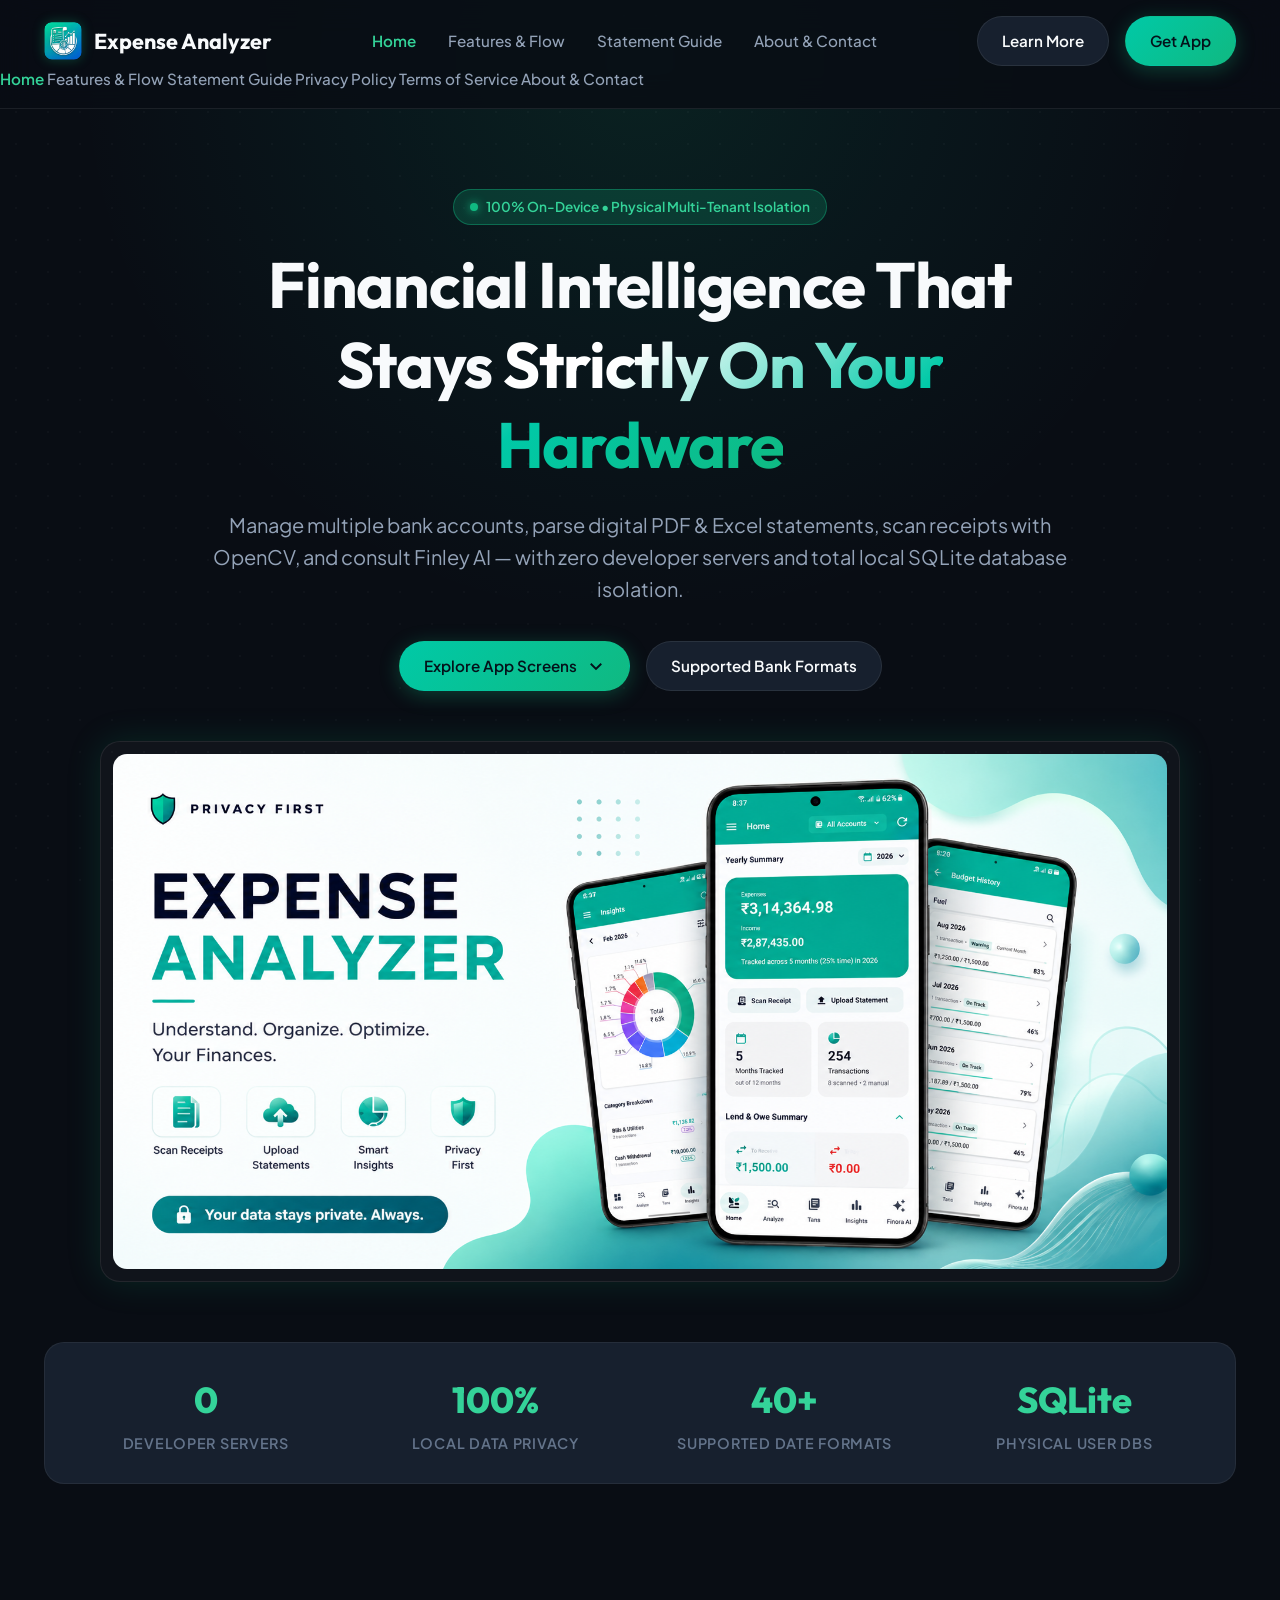
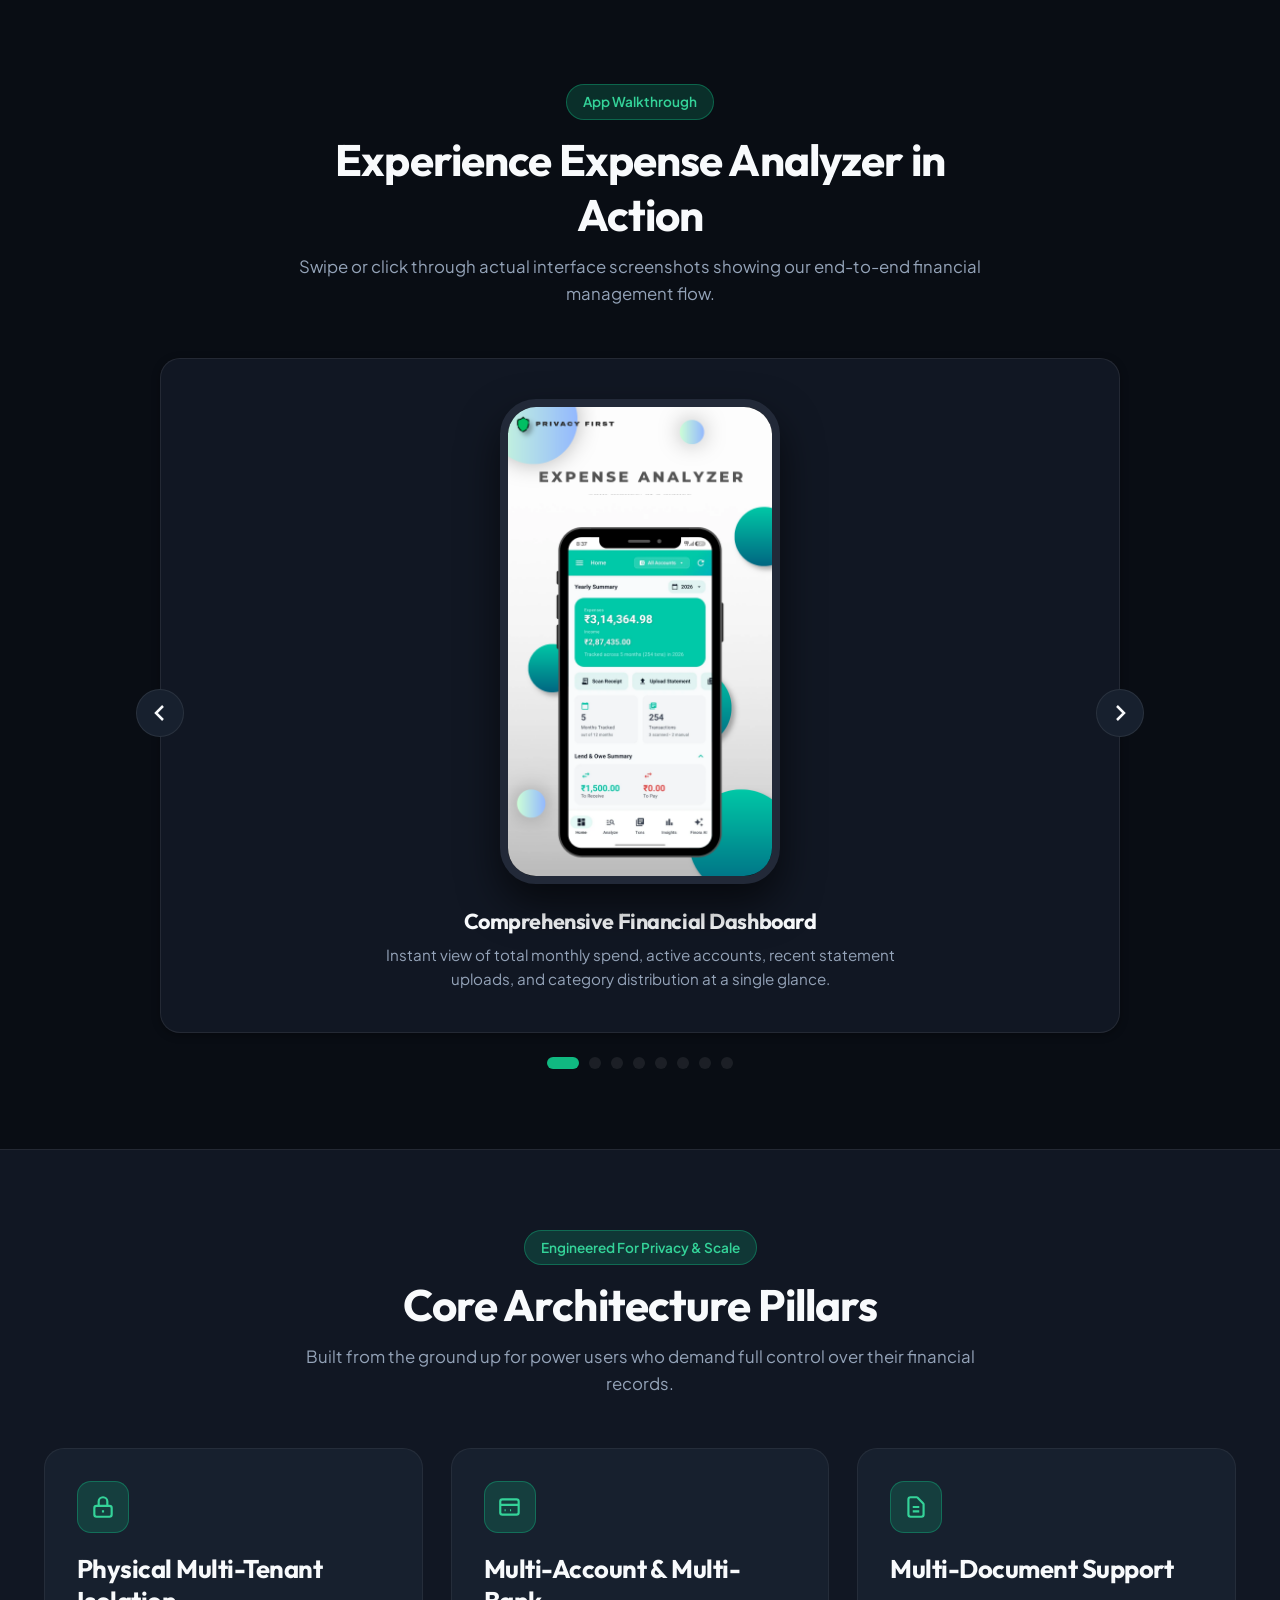
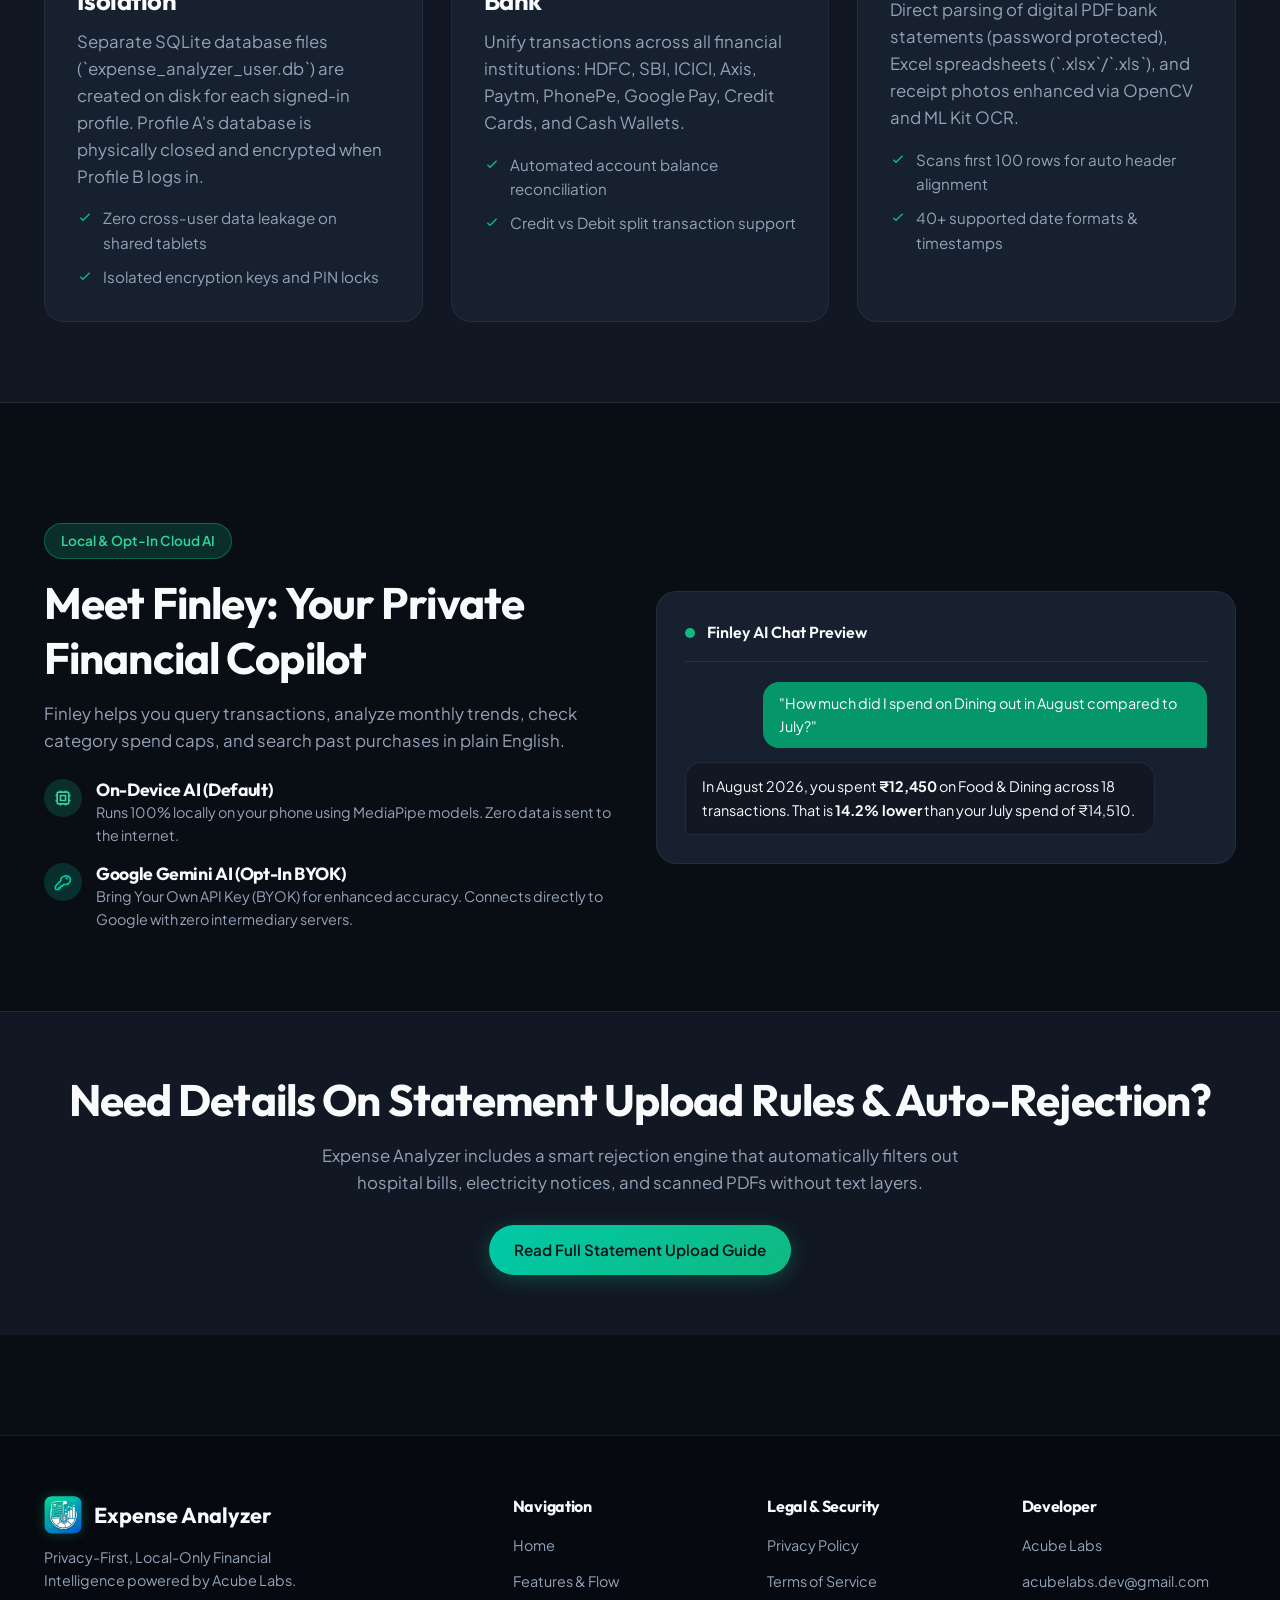
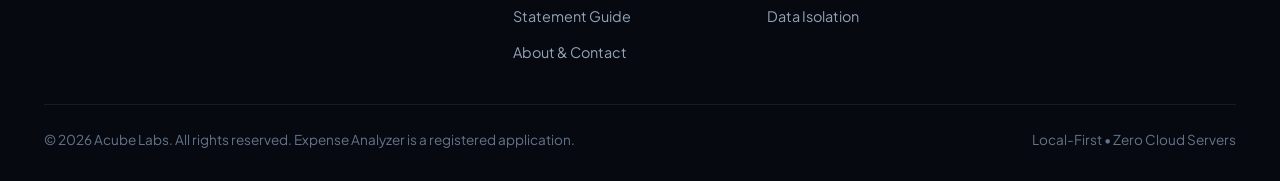
==== docs/index.html @ 7432226a "Add Expense Analyzer multi-page website for GitHub Pages deployment" ====
<!DOCTYPE html>
<html lang="en">
<head>
  <meta charset="UTF-8">
  <meta name="viewport" content="width=device-width, initial-scale=1.0">
  <title>Expense Analyzer — Privacy-First Multi-Tenant Financial Intelligence</title>
  <meta name="description" content="Local-first personal finance app with physical multi-tenant isolation, multi-bank statement parsing, multi-document support, and on-device AI assistant.">
  <link rel="icon" type="image/png" href="assets/images/logo.png">
  <link rel="stylesheet" href="css/styles.css">
</head>
<body>

  <!-- Ambient Backdrop -->
  <div class="ambient-glow"></div>
  <div class="grid-overlay"></div>

  <!-- Header / Navigation -->
  <header class="navbar">
    <div class="container nav-container">
      <a href="index.html" class="brand">
        <img src="assets/images/logo.png" alt="Expense Analyzer Logo" class="brand-logo">
        <span>Expense Analyzer</span>
      </a>

      <nav>
        <ul class="nav-links">
          <li><a href="index.html" class="nav-link active">Home</a></li>
          <li><a href="features.html" class="nav-link">Features & Flow</a></li>
          <li><a href="statement-guide.html" class="nav-link">Statement Guide</a></li>
          <li><a href="contact.html" class="nav-link">About & Contact</a></li>
        </ul>
      </nav>

      <div class="nav-cta">
        <a href="features.html" class="btn btn-secondary">Learn More</a>
        <a href="contact.html" class="btn btn-primary">Get App</a>
      </div>

      <button class="mobile-toggle" aria-label="Toggle navigation">
        <svg width="24" height="24" fill="none" stroke="currentColor" stroke-width="2" viewBox="0 0 24 24"><path d="M4 6h16M4 12h16M4 18h16"></path></svg>
      </button>
    </div>

    <!-- Mobile Drawer Nav -->
    <div class="mobile-nav">
      <a href="index.html" class="nav-link active">Home</a>
      <a href="features.html" class="nav-link">Features & Flow</a>
      <a href="statement-guide.html" class="nav-link">Statement Guide</a>
      <a href="privacy.html" class="nav-link">Privacy Policy</a>
      <a href="terms.html" class="nav-link">Terms of Service</a>
      <a href="contact.html" class="nav-link">About & Contact</a>
    </div>
  </header>

  <!-- Hero Section -->
  <section class="hero">
    <div class="container">
      <div class="hero-content">
        <div class="badge" style="margin-bottom: 20px;">
          <span class="badge-dot"></span>
          100% On-Device • Physical Multi-Tenant Isolation
        </div>
        <h1>Financial Intelligence That Stays <span class="gradient-text">Strictly On Your Hardware</span></h1>
        <p class="hero-subtitle">
          Manage multiple bank accounts, parse digital PDF & Excel statements, scan receipts with OpenCV, and consult Finley AI — with zero developer servers and total local SQLite database isolation.
        </p>
        <div class="hero-actions">
          <a href="#screenshot-carousel" class="btn btn-primary">
            Explore App Screens
            <svg width="18" height="18" fill="none" stroke="currentColor" stroke-width="2.5" viewBox="0 0 24 24"><path d="M19 9l-7 7-7-7"></path></svg>
          </a>
          <a href="statement-guide.html" class="btn btn-secondary">
            Supported Bank Formats
          </a>
        </div>
      </div>

      <!-- Hero Banner Graphic -->
      <div class="hero-banner-wrap">
        <img src="assets/images/banner.png" alt="Expense Analyzer App Dashboard Banner" class="hero-banner">
      </div>

      <!-- Stats Bar -->
      <div class="stats-bar">
        <div class="stat-item">
          <div class="stat-value">0</div>
          <div class="stat-label">Developer Servers</div>
        </div>
        <div class="stat-item">
          <div class="stat-value">100%</div>
          <div class="stat-label">Local Data Privacy</div>
        </div>
        <div class="stat-item">
          <div class="stat-value">40+</div>
          <div class="stat-label">Supported Date Formats</div>
        </div>
        <div class="stat-item">
          <div class="stat-value">SQLite</div>
          <div class="stat-label">Physical User DBs</div>
        </div>
      </div>
    </div>
  </section>

  <!-- Screenshot Carousel Section -->
  <section id="screenshot-carousel" class="carousel-section">
    <div class="container">
      <div class="section-header">
        <div class="badge">App Walkthrough</div>
        <h2 style="margin-top: 12px;">Experience Expense Analyzer in Action</h2>
        <p>Swipe or click through actual interface screenshots showing our end-to-end financial management flow.</p>
      </div>

      <div class="carousel-container">
        <button class="carousel-btn prev" aria-label="Previous Slide">
          <svg width="24" height="24" fill="none" stroke="currentColor" stroke-width="2.5" viewBox="0 0 24 24"><path d="M15 19l-7-7 7-7"></path></svg>
        </button>

        <div class="carousel-viewport">
          <div class="carousel-track">

            <!-- Slide 1 -->
            <div class="carousel-slide">
              <div class="phone-mockup">
                <img src="assets/images/ss/SS_1.png" alt="Financial Dashboard Overview">
              </div>
              <div class="slide-caption">
                <h4>Comprehensive Financial Dashboard</h4>
                <p>Instant view of total monthly spend, active accounts, recent statement uploads, and category distribution at a single glance.</p>
              </div>
            </div>

            <!-- Slide 2 -->
            <div class="carousel-slide">
              <div class="phone-mockup">
                <img src="assets/images/ss/SS_2.png" alt="Multi-Bank & Multi-Account Tracker">
              </div>
              <div class="slide-caption">
                <h4>Multi-Account & Multi-Bank Management</h4>
                <p>Consolidate balances across HDFC, SBI, ICICI, Axis, Paytm, PhonePe, GPay, Credit Cards, Wallets, and Cash in one place.</p>
              </div>
            </div>

            <!-- Slide 3 -->
            <div class="carousel-slide">
              <div class="phone-mockup">
                <img src="assets/images/ss/SS_3.png" alt="Statement Upload & Document Parser">
              </div>
              <div class="slide-caption">
                <h4>Smart Document & Statement Parsing</h4>
                <p>Upload digital PDF bank statements (with password support) and Excel spreadsheets (`.xlsx`/`.xls`) with auto column matching.</p>
              </div>
            </div>

            <!-- Slide 4 -->
            <div class="carousel-slide">
              <div class="phone-mockup">
                <img src="assets/images/ss/SS_4.png" alt="Finley AI Assistant">
              </div>
              <div class="slide-caption">
                <h4>Finley AI Financial Assistant</h4>
                <p>Ask natural language questions about spending trends using local MediaPipe models or opt-in Google Gemini with Bring-Your-Own-Key.</p>
              </div>
            </div>

            <!-- Slide 5 -->
            <div class="carousel-slide">
              <div class="phone-mockup">
                <img src="assets/images/ss/SS_5.png" alt="Category Breakdown & Visual Analytics">
              </div>
              <div class="slide-caption">
                <h4>Visual Analytics & Spend Breakdown</h4>
                <p>Interactive pie charts, monthly trend bar/line graphs, and 13+ default spending categories (Food, Bills, Shopping, Travel, etc.).</p>
              </div>
            </div>

            <!-- Slide 6 -->
            <div class="carousel-slide">
              <div class="phone-mockup">
                <img src="assets/images/ss/SS_6.png" alt="Budgeting & Monthly Spend Caps">
              </div>
              <div class="slide-caption">
                <h4>Category Budgeting & Monthly Limits</h4>
                <p>Set custom monthly spend caps per category and receive intelligent warnings before exceeding financial budgets.</p>
              </div>
            </div>

            <!-- Slide 7 -->
            <div class="carousel-slide">
              <div class="phone-mockup">
                <img src="assets/images/ss/SS_7.png" alt="Lend & Owe Debt Settlement Tracker">
              </div>
              <div class="slide-caption">
                <h4>Lend & Owe Debt Settlement Tracker</h4>
                <p>Keep precise records of money lent to or borrowed from friends and family with partial payment history and reminders.</p>
              </div>
            </div>

            <!-- Slide 8 -->
            <div class="carousel-slide">
              <div class="phone-mockup">
                <img src="assets/images/ss/SS_8.png" alt="Multi-Tenant Profile & Theme Settings">
              </div>
              <div class="slide-caption">
                <h4>Multi-Tenant Profiles & Color Schemes</h4>
                <p>Switch between isolated user accounts on shared devices and customize app appearance with 9 custom color themes.</p>
              </div>
            </div>

          </div>
        </div>

        <button class="carousel-btn next" aria-label="Next Slide">
          <svg width="24" height="24" fill="none" stroke="currentColor" stroke-width="2.5" viewBox="0 0 24 24"><path d="M9 5l7 7-7 7"></path></svg>
        </button>

        <div class="carousel-indicators"></div>
      </div>
    </div>
  </section>

  <!-- Core Architectural Pillars -->
  <section style="padding: 80px 0; background: var(--bg-surface); border-top: 1px solid var(--border-subtle); border-bottom: 1px solid var(--border-subtle);">
    <div class="container">
      <div class="section-header">
        <div class="badge">Engineered For Privacy & Scale</div>
        <h2 style="margin-top: 12px;">Core Architecture Pillars</h2>
        <p>Built from the ground up for power users who demand full control over their financial records.</p>
      </div>

      <div class="grid-3">

        <!-- Pillar 1 -->
        <div class="card">
          <div class="card-icon">
            <svg width="26" height="26" fill="none" stroke="currentColor" stroke-width="2" viewBox="0 0 24 24"><path d="M12 15v2m-6 4h12a2 2 0 002-2v-6a2 2 0 00-2-2H6a2 2 0 00-2 2v6a2 2 0 002 2zm10-10V7a4 4 0 00-8 0v4h8z"></path></svg>
          </div>
          <h3>Physical Multi-Tenant Isolation</h3>
          <p>Separate SQLite database files (`expense_analyzer_user.db`) are created on disk for each signed-in profile. Profile A's database is physically closed and encrypted when Profile B logs in.</p>
          <ul class="card-list">
            <li><svg width="16" height="16" fill="none" stroke="currentColor" stroke-width="2" viewBox="0 0 24 24"><path d="M5 13l4 4L19 7"></path></svg> Zero cross-user data leakage on shared tablets</li>
            <li><svg width="16" height="16" fill="none" stroke="currentColor" stroke-width="2" viewBox="0 0 24 24"><path d="M5 13l4 4L19 7"></path></svg> Isolated encryption keys and PIN locks</li>
          </ul>
        </div>

        <!-- Pillar 2 -->
        <div class="card">
          <div class="card-icon">
            <svg width="26" height="26" fill="none" stroke="currentColor" stroke-width="2" viewBox="0 0 24 24"><path d="M3 10h18M7 15h1m4 0h1m-7 4h12a2 2 0 002-2V7a2 2 0 00-2-2H5a2 2 0 00-2 2v10a2 2 0 002 2z"></path></svg>
          </div>
          <h3>Multi-Account & Multi-Bank</h3>
          <p>Unify transactions across all financial institutions: HDFC, SBI, ICICI, Axis, Paytm, PhonePe, Google Pay, Credit Cards, and Cash Wallets.</p>
          <ul class="card-list">
            <li><svg width="16" height="16" fill="none" stroke="currentColor" stroke-width="2" viewBox="0 0 24 24"><path d="M5 13l4 4L19 7"></path></svg> Automated account balance reconciliation</li>
            <li><svg width="16" height="16" fill="none" stroke="currentColor" stroke-width="2" viewBox="0 0 24 24"><path d="M5 13l4 4L19 7"></path></svg> Credit vs Debit split transaction support</li>
          </ul>
        </div>

        <!-- Pillar 3 -->
        <div class="card">
          <div class="card-icon">
            <svg width="26" height="26" fill="none" stroke="currentColor" stroke-width="2" viewBox="0 0 24 24"><path d="M9 12h6m-6 4h6m2 5H7a2 2 0 01-2-2V5a2 2 0 012-2h5.586a1 1 0 01.707.293l5.414 5.414a1 1 0 01.293.707V19a2 2 0 01-2 2z"></path></svg>
          </div>
          <h3>Multi-Document Support</h3>
          <p>Direct parsing of digital PDF bank statements (password protected), Excel spreadsheets (`.xlsx`/`.xls`), and receipt photos enhanced via OpenCV and ML Kit OCR.</p>
          <ul class="card-list">
            <li><svg width="16" height="16" fill="none" stroke="currentColor" stroke-width="2" viewBox="0 0 24 24"><path d="M5 13l4 4L19 7"></path></svg> Scans first 100 rows for auto header alignment</li>
            <li><svg width="16" height="16" fill="none" stroke="currentColor" stroke-width="2" viewBox="0 0 24 24"><path d="M5 13l4 4L19 7"></path></svg> 40+ supported date formats & timestamps</li>
          </ul>
        </div>

      </div>
    </div>
  </section>

  <!-- Finley AI Section -->
  <section style="padding: 80px 0;">
    <div class="container">
      <div class="grid-2" style="align-items: center;">
        <div>
          <div class="badge" style="margin-bottom: 16px;">Local & Opt-In Cloud AI</div>
          <h2>Meet Finley: Your Private Financial Copilot</h2>
          <p style="margin-top: 16px;">
            Finley helps you query transactions, analyze monthly trends, check category spend caps, and search past purchases in plain English.
          </p>
          <div style="margin-top: 24px; display: flex; flex-direction: column; gap: 16px;">
            <div style="display: flex; gap: 14px;">
              <div style="width: 38px; height: 38px; border-radius: 50%; background: var(--emerald-glow); display: flex; align-items: center; justify-content: center; color: var(--emerald-light); flex-shrink: 0;">
                <svg width="20" height="20" fill="none" stroke="currentColor" stroke-width="2" viewBox="0 0 24 24"><path d="M9 3v2m6-2v2M9 19v2m6-2v2M3 9h2m-2 6h2m14-6h2m-2 6h2M7 19h10a2 2 0 002-2V7a2 2 0 00-2-2H7a2 2 0 00-2 2v10a2 2 0 002 2zM9 9h6v6H9V9z"></path></svg>
              </div>
              <div>
                <h4 style="font-size: 1.1rem; color: var(--text-main);">On-Device AI (Default)</h4>
                <p style="font-size: 0.9rem;">Runs 100% locally on your phone using MediaPipe models. Zero data is sent to the internet.</p>
              </div>
            </div>

            <div style="display: flex; gap: 14px;">
              <div style="width: 38px; height: 38px; border-radius: 50%; background: var(--teal-glow); display: flex; align-items: center; justify-content: center; color: var(--teal); flex-shrink: 0;">
                <svg width="20" height="20" fill="none" stroke="currentColor" stroke-width="2" viewBox="0 0 24 24"><path d="M15 7a2 2 0 012 2m4 0a6 6 0 01-7.743 5.743L11 17H9v2H7v2H4a1 1 0 01-1-1v-2.586a1 1 0 01.293-.707l5.964-5.964A6 6 0 0121 9z"></path></svg>
              </div>
              <div>
                <h4 style="font-size: 1.1rem; color: var(--text-main);">Google Gemini AI (Opt-In BYOK)</h4>
                <p style="font-size: 0.9rem;">Bring Your Own API Key (BYOK) for enhanced accuracy. Connects directly to Google with zero intermediary servers.</p>
              </div>
            </div>
          </div>
        </div>

        <div style="background: var(--bg-card); border: 1px solid var(--border-card); border-radius: var(--radius-lg); padding: 28px;">
          <div style="display: flex; align-items: center; gap: 12px; border-bottom: 1px solid var(--border-subtle); padding-bottom: 16px; margin-bottom: 20px;">
            <div style="width: 10px; height: 10px; border-radius: 50%; background: var(--emerald);"></div>
            <span style="font-weight: 600; font-family: var(--font-heading); color: var(--text-main);">Finley AI Chat Preview</span>
          </div>

          <div style="display: flex; flex-direction: column; gap: 14px; font-size: 0.9rem;">
            <div style="align-self: flex-end; background: var(--emerald-dark); color: #fff; padding: 10px 16px; border-radius: 16px 16px 2px 16px; max-width: 85%;">
              "How much did I spend on Dining out in August compared to July?"
            </div>
            <div style="align-self: flex-start; background: var(--bg-surface); border: 1px solid var(--border-subtle); color: var(--text-main); padding: 12px 16px; border-radius: 16px 16px 16px 2px; max-width: 90%;">
              In August 2026, you spent <strong>₹12,450</strong> on Food & Dining across 18 transactions. That is <strong>14.2% lower</strong> than your July spend of ₹14,510.
            </div>
          </div>
        </div>
      </div>
    </div>
  </section>

  <!-- Statement Guide Callout -->
  <section style="padding: 60px 0; background: var(--bg-surface); border-top: 1px solid var(--border-subtle);">
    <div class="container" style="text-align: center;">
      <h2>Need Details On Statement Upload Rules & Auto-Rejection?</h2>
      <p style="margin: 16px auto 28px; max-width: 640px;">
        Expense Analyzer includes a smart rejection engine that automatically filters out hospital bills, electricity notices, and scanned PDFs without text layers.
      </p>
      <a href="statement-guide.html" class="btn btn-primary">Read Full Statement Upload Guide</a>
    </div>
  </section>

  <!-- Footer -->
  <footer class="footer">
    <div class="container">
      <div class="footer-grid">
        <div class="footer-brand">
          <a href="index.html" class="brand">
            <img src="assets/images/logo.png" alt="Expense Analyzer Logo" class="brand-logo">
            <span>Expense Analyzer</span>
          </a>
          <p>Privacy-First, Local-Only Financial Intelligence powered by Acube Labs.</p>
        </div>

        <div>
          <h4 class="footer-title">Navigation</h4>
          <ul class="footer-links">
            <li><a href="index.html">Home</a></li>
            <li><a href="features.html">Features & Flow</a></li>
            <li><a href="statement-guide.html">Statement Guide</a></li>
            <li><a href="contact.html">About & Contact</a></li>
          </ul>
        </div>

        <div>
          <h4 class="footer-title">Legal & Security</h4>
          <ul class="footer-links">
            <li><a href="privacy.html">Privacy Policy</a></li>
            <li><a href="terms.html">Terms of Service</a></li>
            <li><a href="privacy.html#data-isolation">Data Isolation</a></li>
          </ul>
        </div>

        <div>
          <h4 class="footer-title">Developer</h4>
          <ul class="footer-links">
            <li><a href="contact.html">Acube Labs</a></li>
            <li><a href="mailto:acubelabs.dev@gmail.com">acubelabs.dev@gmail.com</a></li>
          </ul>
        </div>
      </div>

      <div class="footer-bottom">
        <div>&copy; 2026 Acube Labs. All rights reserved. Expense Analyzer is a registered application.</div>
        <div>Local-First • Zero Cloud Servers</div>
      </div>
    </div>
  </footer>

  <script src="js/main.js"></script>
</body>
</html>
---- docs/css/styles.css ----
/* ==========================================================================
   Expense Analyzer - Modern Dark SaaS Design System
   Color Palette: Emerald (#10B981), Logo Teal (#00C9A7), Navy/Obsidian Slate
   Fonts: Plus Jakarta Sans & Outfit
   ========================================================================== */

@import url('https://fonts.googleapis.com/css2?family=Outfit:wght@400;500;600;700;800&family=Plus+Jakarta+Sans:wght@300;400;500;600;700;800&display=swap');

:root {
  --bg-dark: #090D14;
  --bg-surface: #111723;
  --bg-card: #17202E;
  --bg-card-hover: #1E2A3C;
  --bg-glass: rgba(23, 32, 46, 0.7);

  --emerald: #10B981;
  --emerald-dark: #059669;
  --emerald-light: #34D399;
  --emerald-glow: rgba(16, 185, 129, 0.2);

  --teal: #00C9A7;
  --teal-glow: rgba(0, 201, 167, 0.18);

  --blue-accent: #3B82F6;
  --indigo-accent: #6366F1;
  --purple-accent: #8B5CF6;
  --amber-accent: #F59E0B;
  --red-accent: #EF4444;

  --text-main: #F8FAFC;
  --text-muted: #94A3B8;
  --text-subtle: #64748B;

  --border-subtle: rgba(255, 255, 255, 0.08);
  --border-active: rgba(16, 185, 129, 0.4);
  --border-card: rgba(255, 255, 255, 0.06);

  --font-body: 'Plus Jakarta Sans', -apple-system, BlinkMacSystemFont, sans-serif;
  --font-heading: 'Outfit', sans-serif;

  --radius-sm: 8px;
  --radius-md: 14px;
  --radius-lg: 20px;
  --radius-full: 9999px;

  --shadow-sm: 0 2px 8px rgba(0, 0, 0, 0.3);
  --shadow-glow: 0 0 35px rgba(16, 185, 129, 0.15);
  --transition: all 0.25s cubic-bezier(0.16, 1, 0.3, 1);
}

/* Base Resets */
*, *::before, *::after {
  box-sizing: border-box;
  margin: 0;
  padding: 0;
}

html {
  scroll-behavior: smooth;
  font-size: 16px;
}

body {
  background-color: var(--bg-dark);
  color: var(--text-main);
  font-family: var(--font-body);
  line-height: 1.6;
  overflow-x: hidden;
  -webkit-font-smoothing: antialiased;
}

/* Background Grids & Glows */
.ambient-glow {
  position: absolute;
  top: 0;
  left: 50%;
  transform: translateX(-50%);
  width: 100%;
  max-width: 1200px;
  height: 600px;
  background: radial-gradient(circle at 50% 10%, rgba(16, 185, 129, 0.12) 0%, rgba(0, 201, 167, 0.05) 35%, transparent 70%);
  pointer-events: none;
  z-index: 0;
}

.grid-overlay {
  position: absolute;
  inset: 0;
  background-image: radial-gradient(rgba(255, 255, 255, 0.05) 1px, transparent 1px);
  background-size: 32px 32px;
  opacity: 0.5;
  pointer-events: none;
  z-index: 0;
}

/* Container */
.container {
  width: 100%;
  max-width: 1240px;
  margin: 0 auto;
  padding: 0 24px;
  position: relative;
  z-index: 1;
}

/* Typography */
h1, h2, h3, h4, h5, h6 {
  font-family: var(--font-heading);
  color: var(--text-main);
  font-weight: 700;
  line-height: 1.25;
  letter-spacing: -0.02em;
}

h1 { font-size: clamp(2.5rem, 5vw, 4rem); }
h2 { font-size: clamp(2rem, 3.5vw, 2.75rem); }
h3 { font-size: clamp(1.35rem, 2vw, 1.75rem); }

p {
  color: var(--text-muted);
  font-size: 1.05rem;
}

a {
  color: var(--emerald-light);
  text-decoration: none;
  transition: var(--transition);
}

a:hover {
  color: var(--teal);
}

.gradient-text {
  background: linear-gradient(135deg, #FFFFFF 20%, var(--teal) 60%, var(--emerald) 100%);
  -webkit-background-clip: text;
  -webkit-text-fill-color: transparent;
}

/* Navbar */
.navbar {
  position: sticky;
  top: 0;
  width: 100%;
  background: rgba(9, 13, 20, 0.85);
  backdrop-filter: blur(16px);
  border-bottom: 1px solid var(--border-subtle);
  z-index: 100;
  padding: 16px 0;
}

.nav-container {
  display: flex;
  align-items: center;
  justify-content: space-between;
}

.brand {
  display: flex;
  align-items: center;
  gap: 12px;
  font-family: var(--font-heading);
  font-size: 1.35rem;
  font-weight: 700;
  color: var(--text-main);
}

.brand-logo {
  width: 38px;
  height: 38px;
  border-radius: var(--radius-sm);
  box-shadow: 0 0 12px rgba(16, 185, 129, 0.3);
}

.nav-links {
  display: flex;
  align-items: center;
  gap: 32px;
  list-style: none;
}

.nav-link {
  color: var(--text-muted);
  font-weight: 500;
  font-size: 0.95rem;
}

.nav-link:hover, .nav-link.active {
  color: var(--text-main);
}

.nav-link.active {
  color: var(--emerald-light);
  font-weight: 600;
}

.nav-cta {
  display: flex;
  align-items: center;
  gap: 16px;
}

/* Buttons & Badges */
.btn {
  display: inline-flex;
  align-items: center;
  justify-content: center;
  gap: 10px;
  padding: 12px 24px;
  border-radius: var(--radius-full);
  font-family: var(--font-body);
  font-weight: 600;
  font-size: 0.95rem;
  cursor: pointer;
  transition: var(--transition);
  border: 1px solid transparent;
}

.btn-primary {
  background: linear-gradient(135deg, var(--teal) 0%, var(--emerald) 100%);
  color: #04121A;
  box-shadow: 0 4px 20px rgba(16, 185, 129, 0.3);
}

.btn-primary:hover {
  transform: translateY(-2px);
  box-shadow: 0 6px 28px rgba(16, 185, 129, 0.45);
  color: #000;
}

.btn-secondary {
  background: var(--bg-card);
  color: var(--text-main);
  border: 1px solid var(--border-subtle);
}

.btn-secondary:hover {
  background: var(--bg-card-hover);
  border-color: var(--border-active);
  transform: translateY(-2px);
}

.badge {
  display: inline-flex;
  align-items: center;
  gap: 8px;
  padding: 6px 16px;
  border-radius: var(--radius-full);
  font-size: 0.85rem;
  font-weight: 600;
  background: var(--emerald-glow);
  border: 1px solid var(--border-active);
  color: var(--emerald-light);
}

.badge-dot {
  width: 8px;
  height: 8px;
  border-radius: 50%;
  background-color: var(--emerald);
  box-shadow: 0 0 10px var(--emerald);
}

/* Mobile Toggle */
.mobile-toggle {
  display: none;
  background: none;
  border: none;
  color: var(--text-main);
  font-size: 1.5rem;
  cursor: pointer;
}

/* Hero Section */
.hero {
  padding: 80px 0 60px;
  text-align: center;
  position: relative;
}

.hero-content {
  max-width: 860px;
  margin: 0 auto 50px;
}

.hero-subtitle {
  font-size: 1.25rem;
  margin: 24px 0 36px;
  color: var(--text-muted);
}

.hero-actions {
  display: flex;
  align-items: center;
  justify-content: center;
  gap: 16px;
  flex-wrap: wrap;
}

.hero-banner-wrap {
  position: relative;
  max-width: 1080px;
  margin: 40px auto 0;
  border-radius: var(--radius-lg);
  padding: 12px;
  background: rgba(255, 255, 255, 0.03);
  border: 1px solid var(--border-subtle);
  box-shadow: var(--shadow-glow);
}

.hero-banner {
  width: 100%;
  border-radius: var(--radius-md);
  display: block;
}

/* Stats Bar */
.stats-bar {
  display: grid;
  grid-template-columns: repeat(auto-fit, minmax(200px, 1fr));
  gap: 24px;
  margin: 60px 0;
  padding: 28px;
  background: var(--bg-card);
  border: 1px solid var(--border-card);
  border-radius: var(--radius-lg);
}

.stat-item {
  text-align: center;
}

.stat-value {
  font-size: 2.25rem;
  font-weight: 800;
  font-family: var(--font-heading);
  color: var(--emerald-light);
  margin-bottom: 4px;
}

.stat-label {
  font-size: 0.9rem;
  color: var(--text-subtle);
  text-transform: uppercase;
  letter-spacing: 0.05em;
  font-weight: 600;
}

/* Carousel Section */
.carousel-section {
  padding: 80px 0;
  position: relative;
}

.section-header {
  text-align: center;
  max-width: 720px;
  margin: 0 auto 50px;
}

.section-header p {
  margin-top: 12px;
}

.carousel-container {
  position: relative;
  max-width: 960px;
  margin: 0 auto;
}

.carousel-viewport {
  overflow: hidden;
  border-radius: var(--radius-lg);
  background: var(--bg-surface);
  border: 1px solid var(--border-subtle);
  padding: 40px 20px;
  box-shadow: var(--shadow-sm);
}

.carousel-track {
  display: flex;
  transition: transform 0.4s cubic-bezier(0.16, 1, 0.3, 1);
}

.carousel-slide {
  min-width: 100%;
  display: flex;
  flex-direction: column;
  align-items: center;
  gap: 24px;
  padding: 0 20px;
}

.phone-mockup {
  position: relative;
  width: 280px;
  border-radius: 36px;
  border: 8px solid #222938;
  box-shadow: 0 20px 40px rgba(0, 0, 0, 0.6);
  background: #000;
  overflow: hidden;
}

.phone-mockup img {
  width: 100%;
  height: auto;
  display: block;
}

.slide-caption {
  text-align: center;
  max-width: 540px;
}

.slide-caption h4 {
  font-size: 1.35rem;
  color: var(--text-main);
  margin-bottom: 8px;
}

.slide-caption p {
  font-size: 0.95rem;
  color: var(--text-muted);
}

.carousel-btn {
  position: absolute;
  top: 50%;
  transform: translateY(-50%);
  width: 48px;
  height: 48px;
  border-radius: 50%;
  background: var(--bg-card);
  border: 1px solid var(--border-subtle);
  color: var(--text-main);
  display: flex;
  align-items: center;
  justify-content: center;
  cursor: pointer;
  z-index: 10;
  transition: var(--transition);
}

.carousel-btn:hover {
  background: var(--emerald);
  color: #000;
  border-color: var(--emerald);
}

.carousel-btn.prev { left: -24px; }
.carousel-btn.next { right: -24px; }

.carousel-indicators {
  display: flex;
  justify-content: center;
  gap: 10px;
  margin-top: 24px;
}

.indicator {
  width: 12px;
  height: 12px;
  border-radius: 50%;
  background: var(--border-subtle);
  cursor: pointer;
  transition: var(--transition);
}

.indicator.active {
  width: 32px;
  border-radius: 12px;
  background: var(--emerald);
}

/* Feature Cards & Grid */
.grid-3 {
  display: grid;
  grid-template-columns: repeat(auto-fit, minmax(320px, 1fr));
  gap: 28px;
  margin-top: 40px;
}

.grid-2 {
  display: grid;
  grid-template-columns: repeat(auto-fit, minmax(420px, 1fr));
  gap: 32px;
  margin-top: 40px;
}

.card {
  background: var(--bg-card);
  border: 1px solid var(--border-card);
  border-radius: var(--radius-lg);
  padding: 32px;
  transition: var(--transition);
  position: relative;
  overflow: hidden;
}

.card:hover {
  border-color: var(--border-active);
  transform: translateY(-4px);
  box-shadow: 0 12px 30px rgba(0, 0, 0, 0.4);
}

.card-icon {
  width: 52px;
  height: 52px;
  border-radius: var(--radius-md);
  background: var(--emerald-glow);
  border: 1px solid var(--border-active);
  display: flex;
  align-items: center;
  justify-content: center;
  color: var(--emerald-light);
  margin-bottom: 20px;
}

.card h3 {
  margin-bottom: 12px;
}

.card-list {
  list-style: none;
  margin-top: 16px;
  display: flex;
  flex-direction: column;
  gap: 10px;
}

.card-list li {
  display: flex;
  align-items: flex-start;
  gap: 10px;
  font-size: 0.95rem;
  color: var(--text-muted);
}

.card-list svg {
  color: var(--emerald);
  flex-shrink: 0;
  margin-top: 3px;
}

/* Tabbed Container (Statement Guide) */
.tab-container {
  margin-top: 40px;
}

.tab-nav {
  display: flex;
  gap: 12px;
  border-bottom: 1px solid var(--border-subtle);
  padding-bottom: 12px;
  overflow-x: auto;
}

.tab-btn {
  padding: 10px 20px;
  background: none;
  border: none;
  color: var(--text-muted);
  font-weight: 600;
  font-size: 0.95rem;
  cursor: pointer;
  border-radius: var(--radius-sm);
  transition: var(--transition);
  white-space: nowrap;
}

.tab-btn.active, .tab-btn:hover {
  color: var(--text-main);
  background: var(--bg-card);
}

.tab-btn.active {
  color: var(--emerald-light);
  border-bottom: 2px solid var(--emerald);
}

.tab-content {
  display: none;
  padding: 32px 0;
}

.tab-content.active {
  display: block;
}

/* Modern Data Tables */
.data-table-wrap {
  overflow-x: auto;
  border-radius: var(--radius-md);
  border: 1px solid var(--border-card);
  margin-top: 20px;
}

.data-table {
  width: 100%;
  border-collapse: collapse;
  text-align: left;
  font-size: 0.95rem;
}

.data-table th, .data-table td {
  padding: 14px 20px;
  border-bottom: 1px solid var(--border-subtle);
}

.data-table th {
  background: var(--bg-surface);
  color: var(--text-main);
  font-family: var(--font-heading);
  font-weight: 600;
}

.data-table tr:nth-child(even) {
  background: rgba(255, 255, 255, 0.015);
}

.data-table tr:hover {
  background: rgba(16, 185, 129, 0.03);
}

/* FAQ Accordion */
.faq-list {
  display: flex;
  flex-direction: column;
  gap: 16px;
  max-width: 840px;
  margin: 40px auto 0;
}

.faq-item {
  background: var(--bg-card);
  border: 1px solid var(--border-card);
  border-radius: var(--radius-md);
  overflow: hidden;
}

.faq-question {
  padding: 20px 24px;
  width: 100%;
  background: none;
  border: none;
  color: var(--text-main);
  font-family: var(--font-heading);
  font-size: 1.1rem;
  font-weight: 600;
  text-align: left;
  display: flex;
  align-items: center;
  justify-content: space-between;
  cursor: pointer;
}

.faq-answer {
  max-height: 0;
  overflow: hidden;
  transition: max-height 0.3s ease;
  padding: 0 24px;
  color: var(--text-muted);
  font-size: 0.95rem;
}

.faq-item.open .faq-answer {
  max-height: 300px;
  padding-bottom: 20px;
}

.faq-item.open .faq-question svg {
  transform: rotate(180deg);
}

/* Contact Form */
.contact-form {
  background: var(--bg-card);
  border: 1px solid var(--border-card);
  border-radius: var(--radius-lg);
  padding: 40px;
  max-width: 680px;
  margin: 0 auto;
}

.form-group {
  margin-bottom: 20px;
}

.form-group label {
  display: block;
  font-weight: 600;
  margin-bottom: 8px;
  font-size: 0.9rem;
  color: var(--text-main);
}

.form-control {
  width: 100%;
  padding: 12px 16px;
  border-radius: var(--radius-sm);
  background: var(--bg-surface);
  border: 1px solid var(--border-subtle);
  color: var(--text-main);
  font-family: var(--font-body);
  font-size: 0.95rem;
}

.form-control:focus {
  outline: none;
  border-color: var(--emerald);
  box-shadow: 0 0 0 3px var(--emerald-glow);
}

textarea.form-control {
  resize: vertical;
  min-height: 120px;
}

/* Footer */
.footer {
  background: #06090F;
  border-top: 1px solid var(--border-subtle);
  padding: 60px 0 30px;
  margin-top: 100px;
}

.footer-grid {
  display: grid;
  grid-template-columns: 2fr repeat(3, 1fr);
  gap: 40px;
  margin-bottom: 40px;
}

.footer-brand p {
  margin-top: 12px;
  max-width: 300px;
  font-size: 0.9rem;
}

.footer-title {
  font-size: 1rem;
  color: var(--text-main);
  margin-bottom: 16px;
}

.footer-links {
  list-style: none;
  display: flex;
  flex-direction: column;
  gap: 10px;
}

.footer-links a {
  color: var(--text-muted);
  font-size: 0.9rem;
}

.footer-links a:hover {
  color: var(--emerald-light);
}

.footer-bottom {
  border-top: 1px solid var(--border-subtle);
  padding-top: 24px;
  display: flex;
  align-items: center;
  justify-content: space-between;
  font-size: 0.85rem;
  color: var(--text-subtle);
}

/* Mobile Media Queries */
@media (max-width: 900px) {
  .nav-links, .nav-cta {
    display: none;
  }

  .mobile-toggle {
    display: block;
  }

  .mobile-nav {
    display: none;
    position: absolute;
    top: 100%;
    left: 0;
    width: 100%;
    background: var(--bg-surface);
    border-bottom: 1px solid var(--border-subtle);
    padding: 20px;
  }

  .mobile-nav.open {
    display: flex;
    flex-direction: column;
    gap: 16px;
  }

  .footer-grid {
    grid-template-columns: 1fr 1fr;
  }
}

@media (max-width: 600px) {
  .footer-grid {
    grid-template-columns: 1fr;
  }

  .carousel-btn {
    display: none;
  }
}
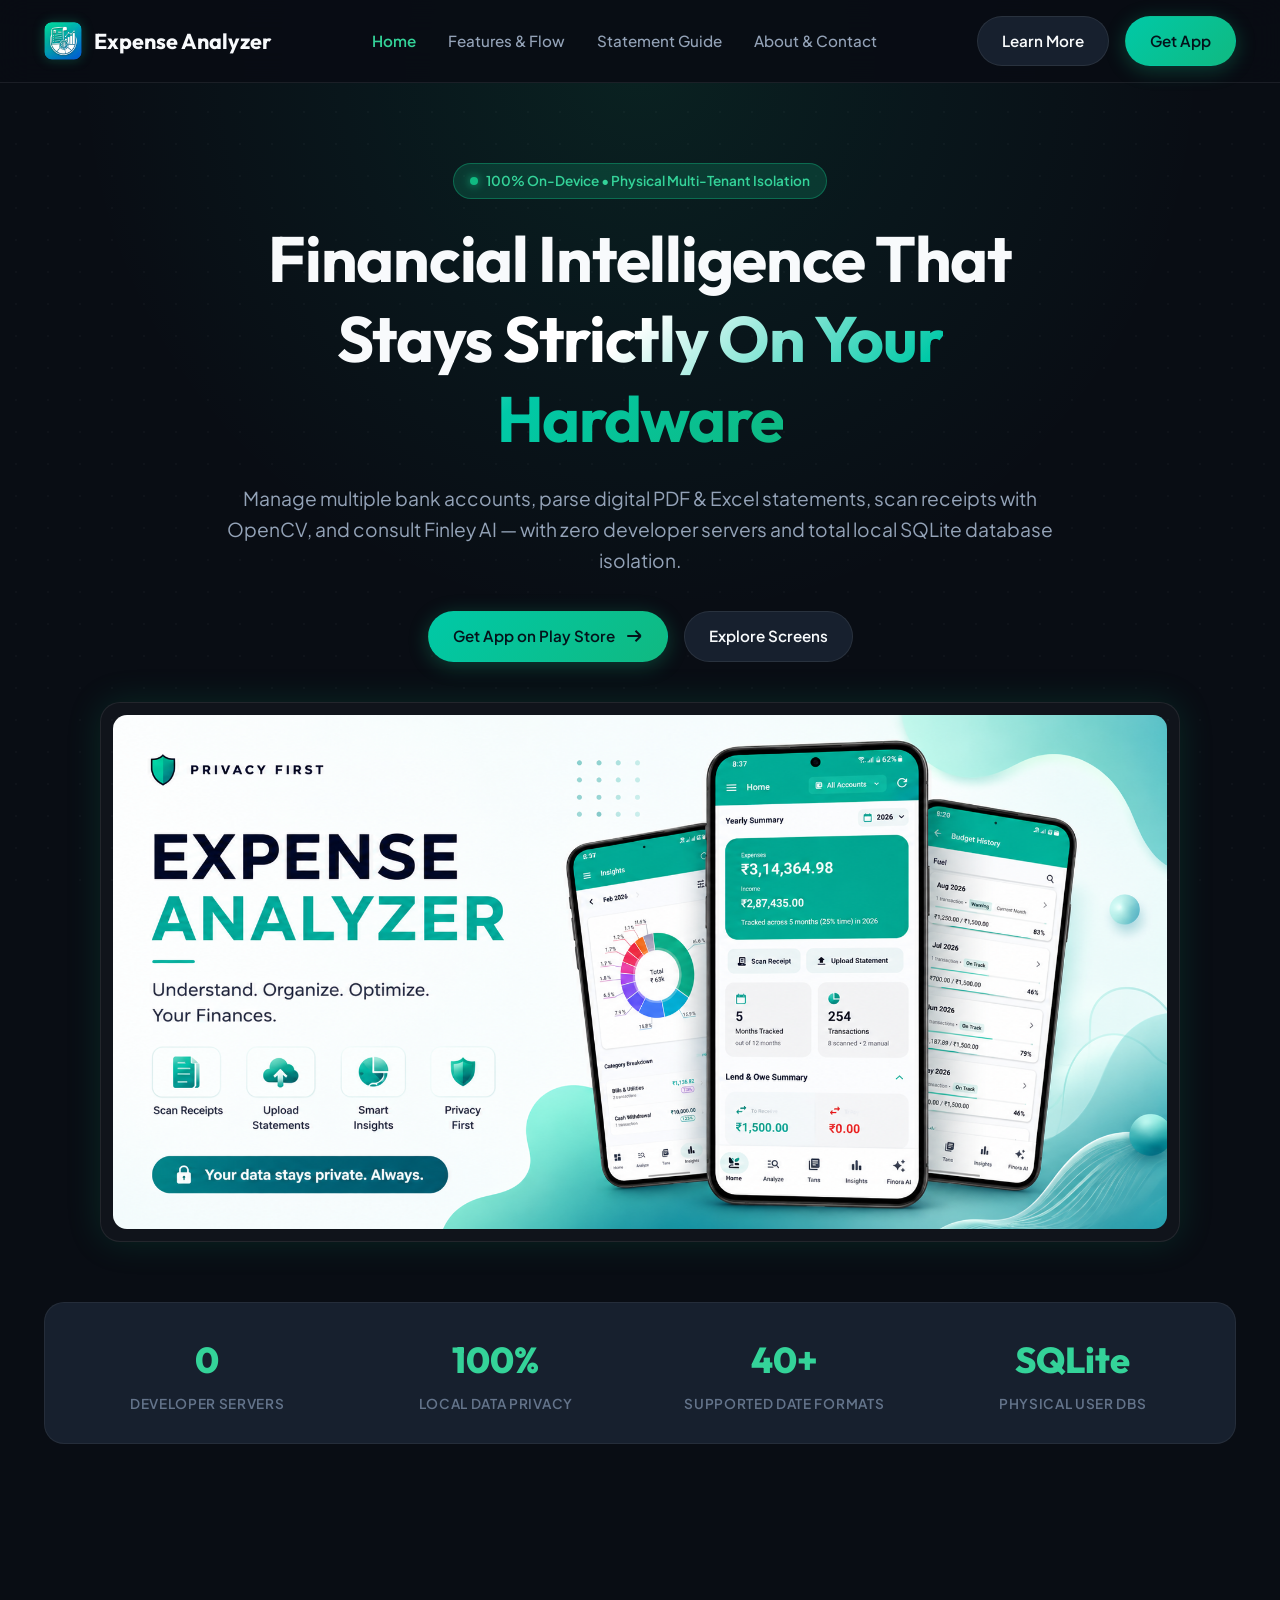
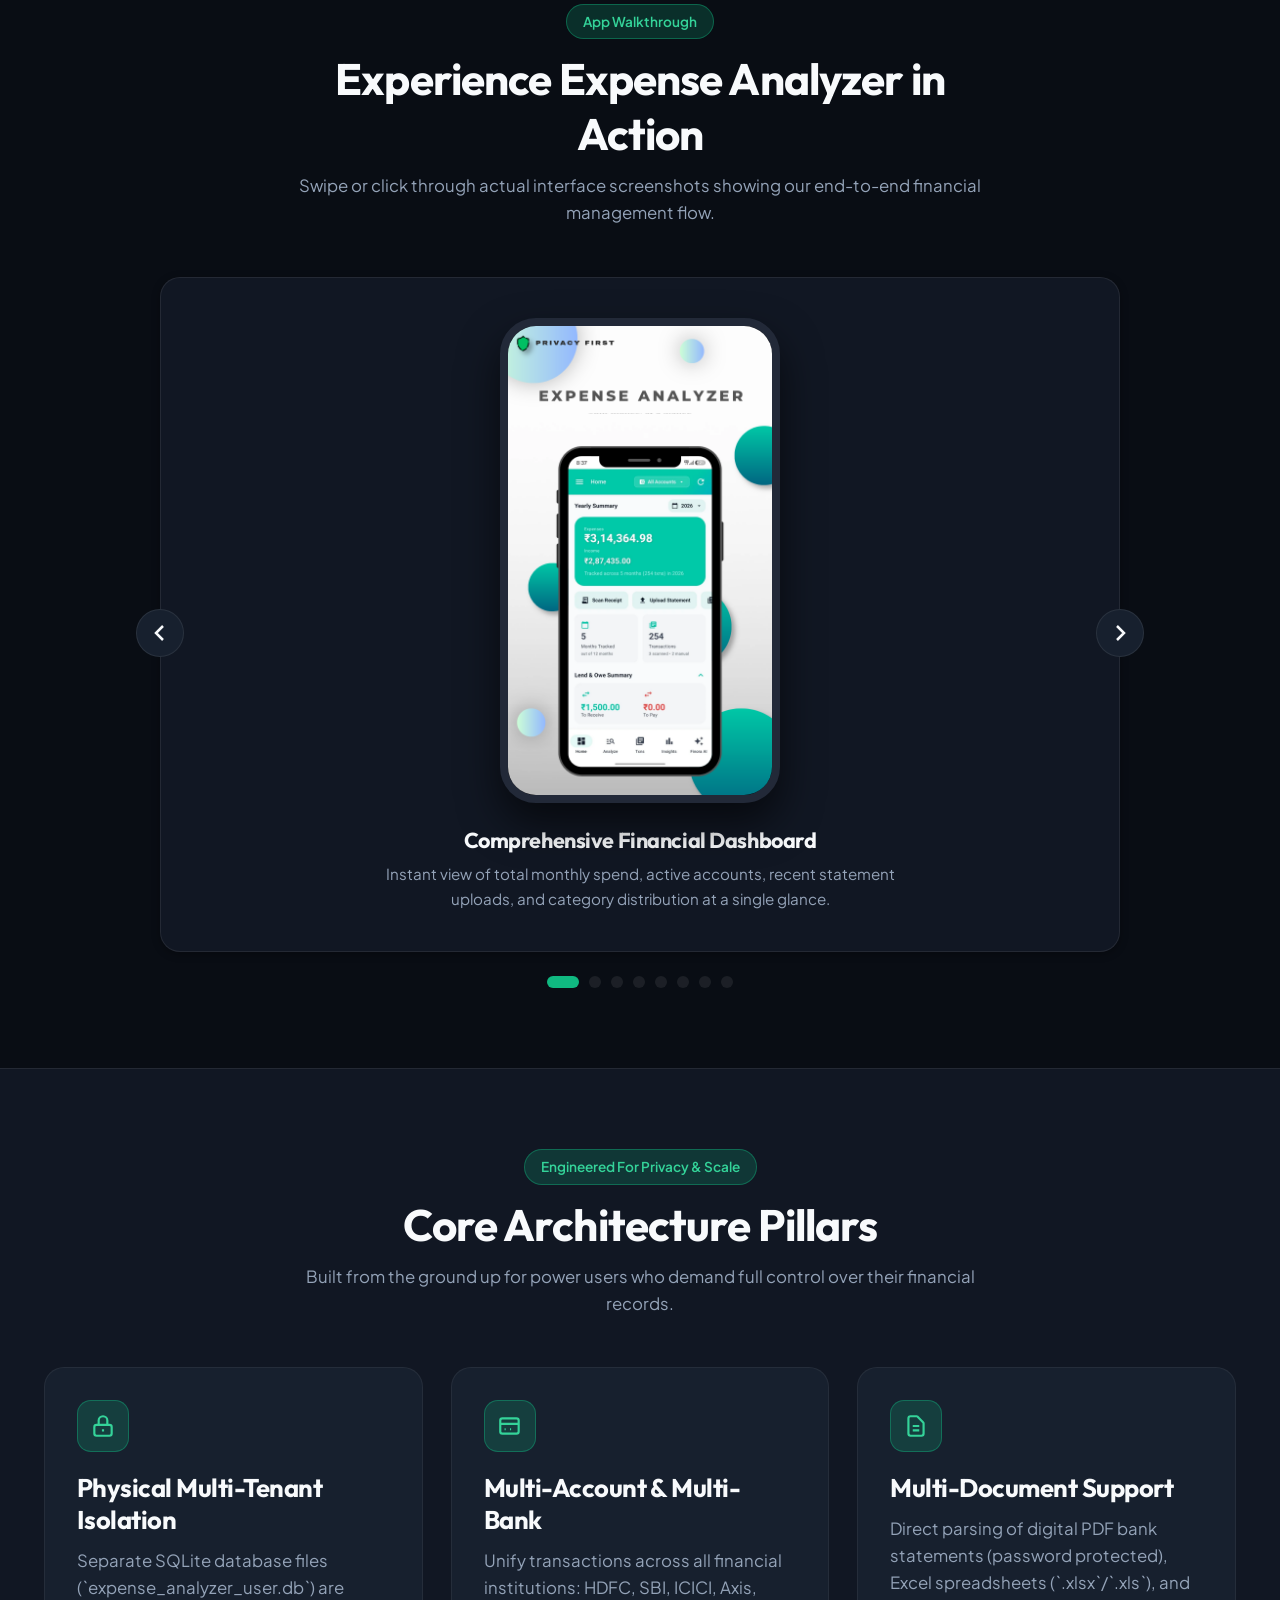
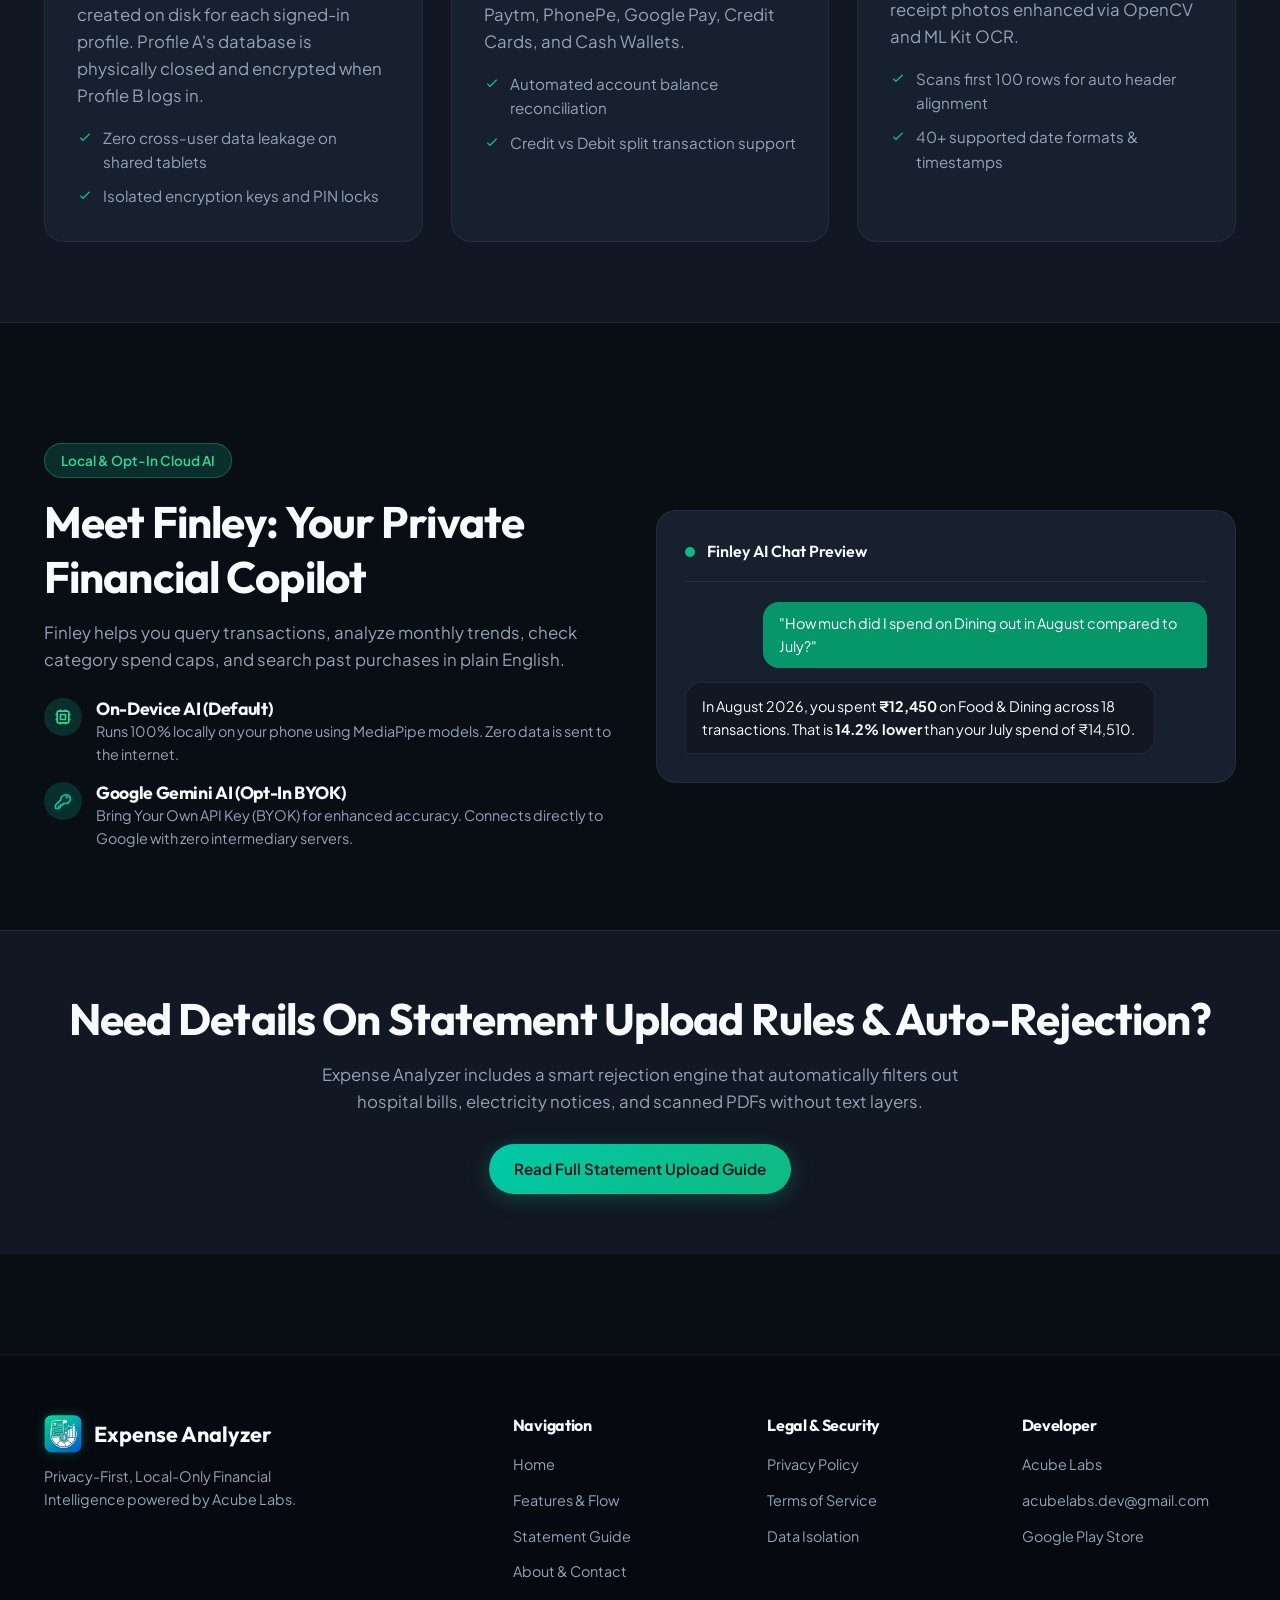
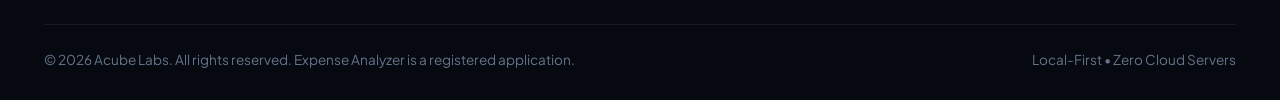
==== commit 642033cc: "Fix mobile-nav double menu bug, add Play Store links, and enhance mobile responsiveness" ====
--- a/docs/index.html
+++ b/docs/index.html
@@ -33,7 +33,7 @@
 
       <div class="nav-cta">
         <a href="features.html" class="btn btn-secondary">Learn More</a>
-        <a href="contact.html" class="btn btn-primary">Get App</a>
+        <a href="https://play.google.com/store/apps/details?id=com.acubelabs.expenseanalyzer" target="_blank" rel="noopener" class="btn btn-primary">Get App</a>
       </div>
 
       <button class="mobile-toggle" aria-label="Toggle navigation">
@@ -49,6 +49,7 @@
       <a href="privacy.html" class="nav-link">Privacy Policy</a>
       <a href="terms.html" class="nav-link">Terms of Service</a>
       <a href="contact.html" class="nav-link">About & Contact</a>
+      <a href="https://play.google.com/store/apps/details?id=com.acubelabs.expenseanalyzer" target="_blank" rel="noopener" class="btn btn-primary" style="margin-top: 12px; width: 100%;">Get App on Play Store</a>
     </div>
   </header>
 
@@ -65,12 +66,12 @@
           Manage multiple bank accounts, parse digital PDF & Excel statements, scan receipts with OpenCV, and consult Finley AI — with zero developer servers and total local SQLite database isolation.
         </p>
         <div class="hero-actions">
-          <a href="#screenshot-carousel" class="btn btn-primary">
-            Explore App Screens
-            <svg width="18" height="18" fill="none" stroke="currentColor" stroke-width="2.5" viewBox="0 0 24 24"><path d="M19 9l-7 7-7-7"></path></svg>
+          <a href="https://play.google.com/store/apps/details?id=com.acubelabs.expenseanalyzer" target="_blank" rel="noopener" class="btn btn-primary">
+            Get App on Play Store
+            <svg width="18" height="18" fill="none" stroke="currentColor" stroke-width="2.5" viewBox="0 0 24 24"><path d="M14 5l7 7m0 0l-7 7m7-7H3"></path></svg>
           </a>
-          <a href="statement-guide.html" class="btn btn-secondary">
-            Supported Bank Formats
+          <a href="#screenshot-carousel" class="btn btn-secondary">
+            Explore Screens
           </a>
         </div>
       </div>
@@ -372,6 +373,7 @@
           <ul class="footer-links">
             <li><a href="contact.html">Acube Labs</a></li>
             <li><a href="mailto:acubelabs.dev@gmail.com">acubelabs.dev@gmail.com</a></li>
+            <li><a href="https://play.google.com/store/apps/details?id=com.acubelabs.expenseanalyzer" target="_blank" rel="noopener">Google Play Store</a></li>
           </ul>
         </div>
       </div>
--- a/docs/css/styles.css
+++ b/docs/css/styles.css
@@ -11,7 +11,7 @@
   --bg-surface: #111723;
   --bg-card: #17202E;
   --bg-card-hover: #1E2A3C;
-  --bg-glass: rgba(23, 32, 46, 0.7);
+  --bg-glass: rgba(23, 32, 46, 0.75);
 
   --emerald: #10B981;
   --emerald-dark: #059669;
@@ -112,9 +112,9 @@
   letter-spacing: -0.02em;
 }
 
-h1 { font-size: clamp(2.5rem, 5vw, 4rem); }
-h2 { font-size: clamp(2rem, 3.5vw, 2.75rem); }
-h3 { font-size: clamp(1.35rem, 2vw, 1.75rem); }
+h1 { font-size: clamp(2.2rem, 5vw, 4rem); }
+h2 { font-size: clamp(1.75rem, 3.5vw, 2.75rem); }
+h3 { font-size: clamp(1.25rem, 2vw, 1.75rem); }
 
 p {
   color: var(--text-muted);
@@ -142,7 +142,7 @@
   position: sticky;
   top: 0;
   width: 100%;
-  background: rgba(9, 13, 20, 0.85);
+  background: rgba(9, 13, 20, 0.92);
   backdrop-filter: blur(16px);
   border-bottom: 1px solid var(--border-subtle);
   z-index: 100;
@@ -198,6 +198,22 @@
   display: flex;
   align-items: center;
   gap: 16px;
+}
+
+/* Mobile Nav Drawer - Hidden by default on Desktop */
+.mobile-nav {
+  display: none;
+}
+
+.mobile-toggle {
+  display: none;
+  background: none;
+  border: none;
+  color: var(--text-main);
+  font-size: 1.5rem;
+  cursor: pointer;
+  padding: 6px;
+  border-radius: var(--radius-sm);
 }
 
 /* Buttons & Badges */
@@ -214,6 +230,8 @@
   cursor: pointer;
   transition: var(--transition);
   border: 1px solid transparent;
+  text-decoration: none;
+  white-space: nowrap;
 }
 
 .btn-primary {
@@ -261,16 +279,6 @@
   box-shadow: 0 0 10px var(--emerald);
 }
 
-/* Mobile Toggle */
-.mobile-toggle {
-  display: none;
-  background: none;
-  border: none;
-  color: var(--text-main);
-  font-size: 1.5rem;
-  cursor: pointer;
-}
-
 /* Hero Section */
 .hero {
   padding: 80px 0 60px;
@@ -280,11 +288,11 @@
 
 .hero-content {
   max-width: 860px;
-  margin: 0 auto 50px;
+  margin: 0 auto 40px;
 }
 
 .hero-subtitle {
-  font-size: 1.25rem;
+  font-size: 1.2rem;
   margin: 24px 0 36px;
   color: var(--text-muted);
 }
@@ -310,6 +318,7 @@
 
 .hero-banner {
   width: 100%;
+  height: auto;
   border-radius: var(--radius-md);
   display: block;
 }
@@ -317,9 +326,9 @@
 /* Stats Bar */
 .stats-bar {
   display: grid;
-  grid-template-columns: repeat(auto-fit, minmax(200px, 1fr));
-  gap: 24px;
-  margin: 60px 0;
+  grid-template-columns: repeat(auto-fit, minmax(180px, 1fr));
+  gap: 20px;
+  margin: 60px 0 20px;
   padding: 28px;
   background: var(--bg-card);
   border: 1px solid var(--border-card);
@@ -339,7 +348,7 @@
 }
 
 .stat-label {
-  font-size: 0.9rem;
+  font-size: 0.85rem;
   color: var(--text-subtle);
   text-transform: uppercase;
   letter-spacing: 0.05em;
@@ -394,6 +403,7 @@
 .phone-mockup {
   position: relative;
   width: 280px;
+  max-width: 80vw;
   border-radius: 36px;
   border: 8px solid #222938;
   box-shadow: 0 20px 40px rgba(0, 0, 0, 0.6);
@@ -475,14 +485,14 @@
 /* Feature Cards & Grid */
 .grid-3 {
   display: grid;
-  grid-template-columns: repeat(auto-fit, minmax(320px, 1fr));
+  grid-template-columns: repeat(auto-fit, minmax(300px, 1fr));
   gap: 28px;
   margin-top: 40px;
 }
 
 .grid-2 {
   display: grid;
-  grid-template-columns: repeat(auto-fit, minmax(420px, 1fr));
+  grid-template-columns: repeat(auto-fit, minmax(380px, 1fr));
   gap: 32px;
   margin-top: 40px;
 }
@@ -553,6 +563,7 @@
   border-bottom: 1px solid var(--border-subtle);
   padding-bottom: 12px;
   overflow-x: auto;
+  -webkit-overflow-scrolling: touch;
 }
 
 .tab-btn {
@@ -590,6 +601,7 @@
 /* Modern Data Tables */
 .data-table-wrap {
   overflow-x: auto;
+  -webkit-overflow-scrolling: touch;
   border-radius: var(--radius-md);
   border: 1px solid var(--border-card);
   margin-top: 20px;
@@ -600,6 +612,7 @@
   border-collapse: collapse;
   text-align: left;
   font-size: 0.95rem;
+  min-width: 600px;
 }
 
 .data-table th, .data-table td {
@@ -767,9 +780,15 @@
   justify-content: space-between;
   font-size: 0.85rem;
   color: var(--text-subtle);
-}
-
-/* Mobile Media Queries */
+  flex-wrap: wrap;
+  gap: 12px;
+}
+
+/* ==========================================================================
+   Responsive Breakpoints & Mobile Optimization
+   ========================================================================== */
+
+/* Tablet & Mobile Screens (<= 900px) */
 @media (max-width: 900px) {
   .nav-links, .nav-cta {
     display: none;
@@ -785,9 +804,12 @@
     top: 100%;
     left: 0;
     width: 100%;
-    background: var(--bg-surface);
+    background: rgba(17, 23, 35, 0.98);
+    backdrop-filter: blur(20px);
     border-bottom: 1px solid var(--border-subtle);
-    padding: 20px;
+    padding: 24px;
+    box-shadow: 0 16px 36px rgba(0, 0, 0, 0.6);
+    z-index: 99;
   }
 
   .mobile-nav.open {
@@ -796,17 +818,77 @@
     gap: 16px;
   }
 
+  .grid-2, .grid-3 {
+    grid-template-columns: 1fr;
+  }
+
   .footer-grid {
     grid-template-columns: 1fr 1fr;
   }
-}
-
+
+  .hero {
+    padding: 50px 0 40px;
+  }
+
+  .hero-subtitle {
+    font-size: 1.05rem;
+  }
+}
+
+/* Mobile Small & Medium (<= 600px) */
 @media (max-width: 600px) {
+  .container {
+    padding: 0 16px;
+  }
+
+  .hero-actions {
+    flex-direction: column;
+    width: 100%;
+  }
+
+  .btn {
+    width: 100%;
+  }
+
+  .stats-bar {
+    grid-template-columns: repeat(2, 1fr);
+    gap: 16px;
+    padding: 20px 12px;
+  }
+
+  .stat-value {
+    font-size: 1.75rem;
+  }
+
+  .carousel-btn {
+    display: none;
+  }
+
+  .carousel-viewport {
+    padding: 24px 10px;
+  }
+
+  .phone-mockup {
+    width: 240px;
+    border-width: 6px;
+    border-radius: 28px;
+  }
+
+  .card {
+    padding: 24px 20px;
+  }
+
+  .contact-form {
+    padding: 24px 20px;
+  }
+
   .footer-grid {
     grid-template-columns: 1fr;
-  }
-
-  .carousel-btn {
-    display: none;
-  }
-}
+    gap: 28px;
+  }
+
+  .footer-bottom {
+    flex-direction: column;
+    text-align: center;
+  }
+}
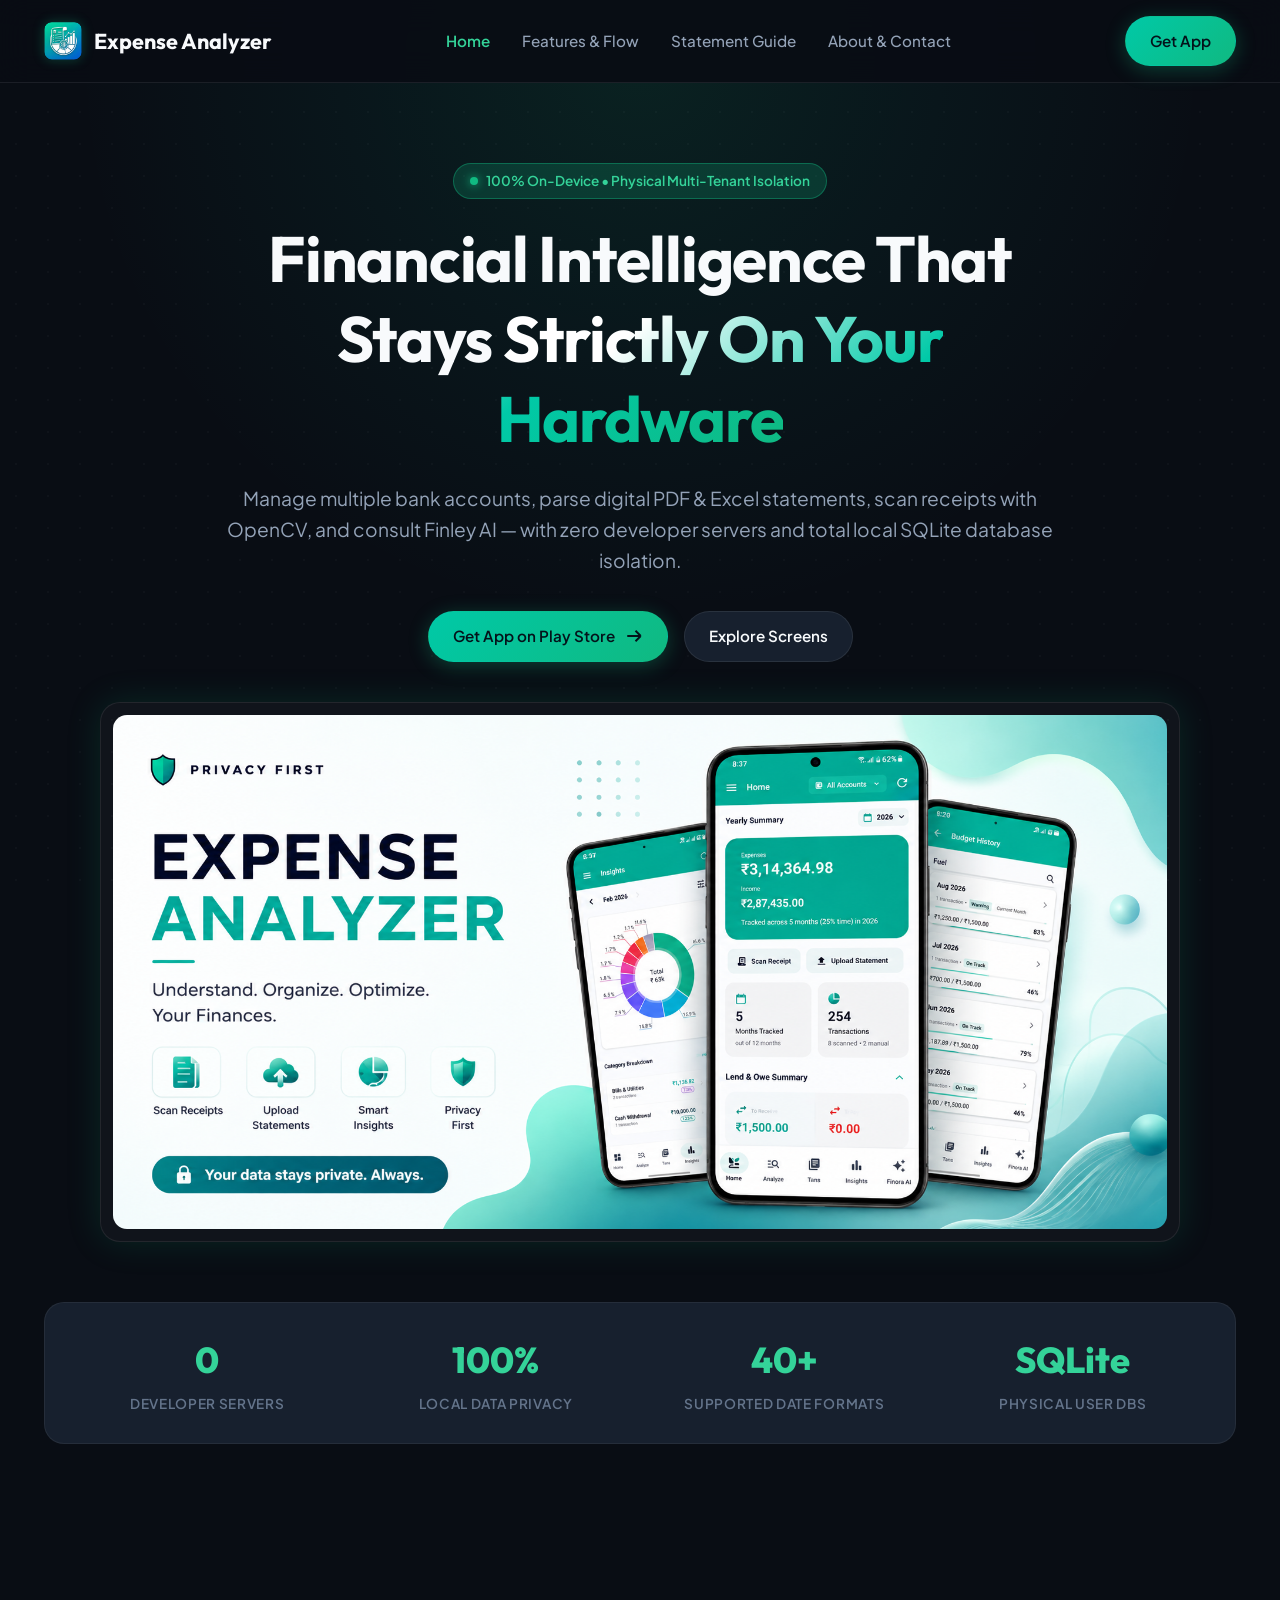
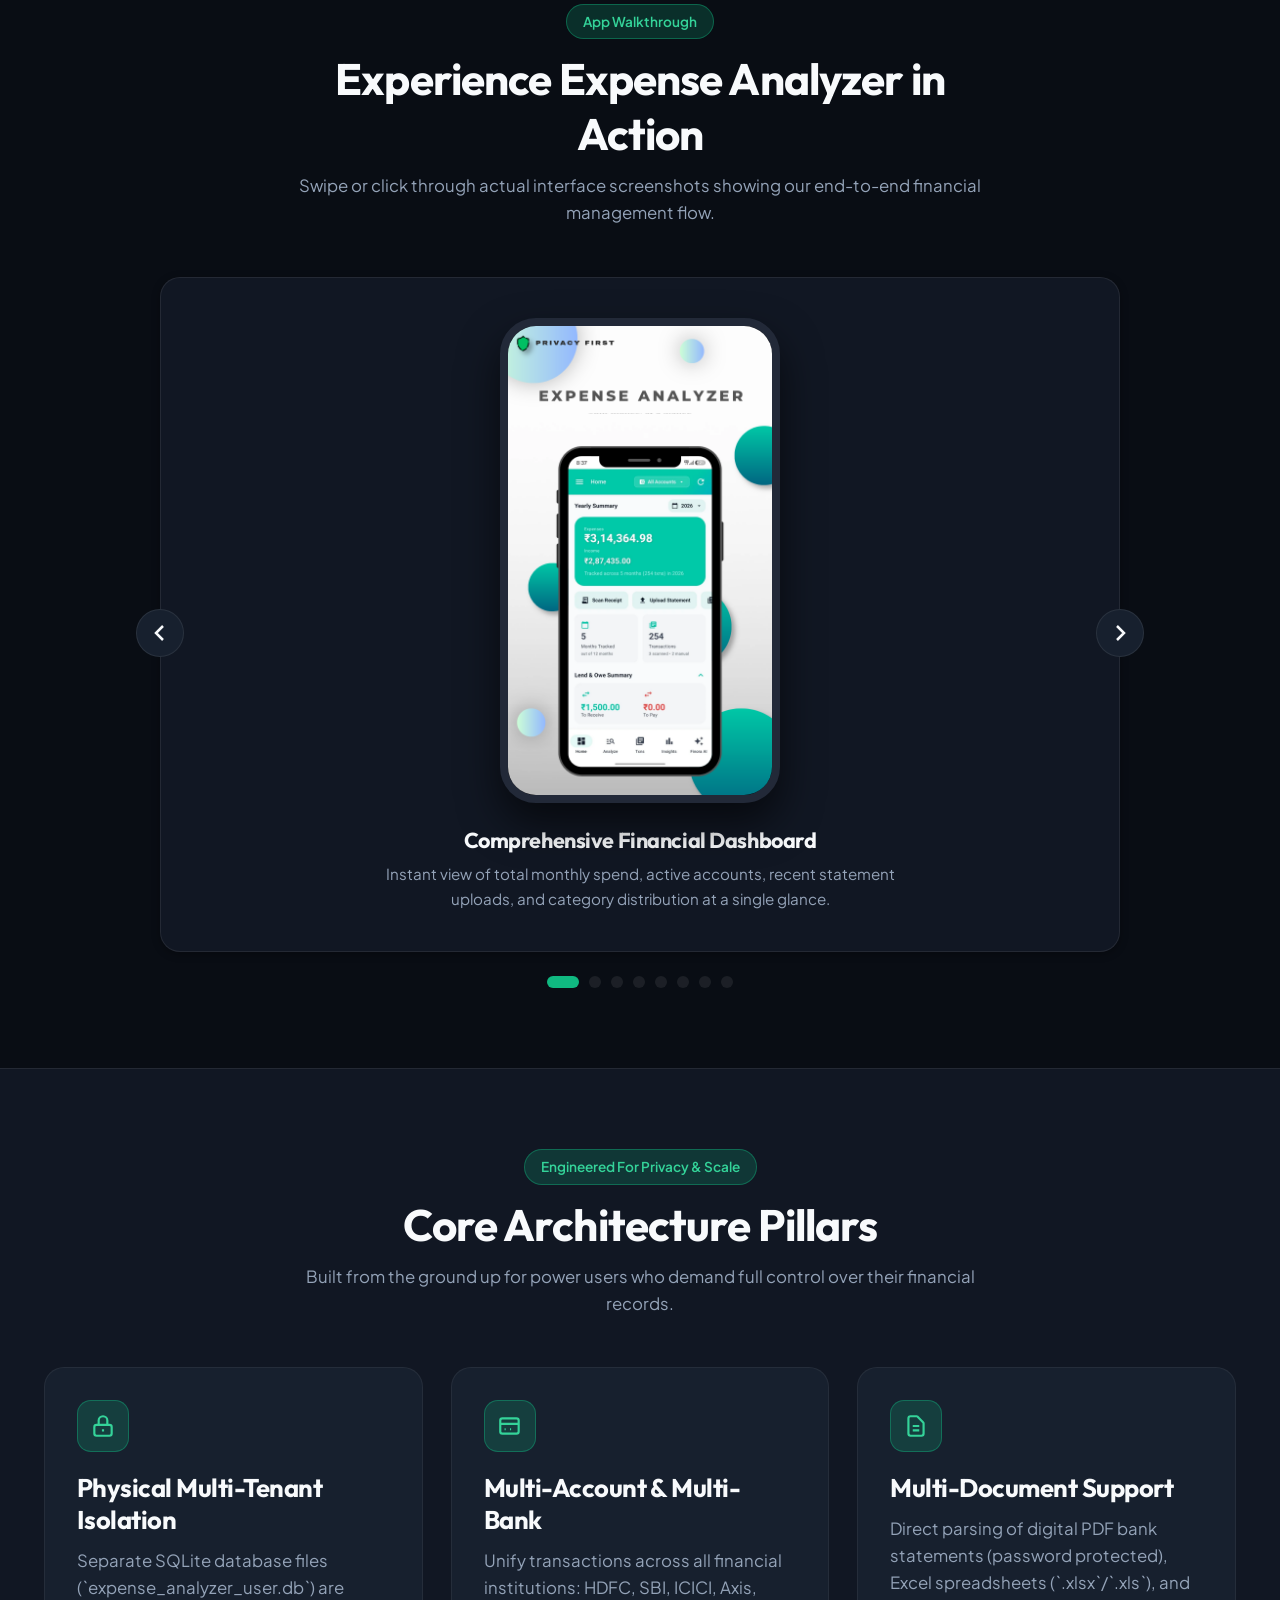
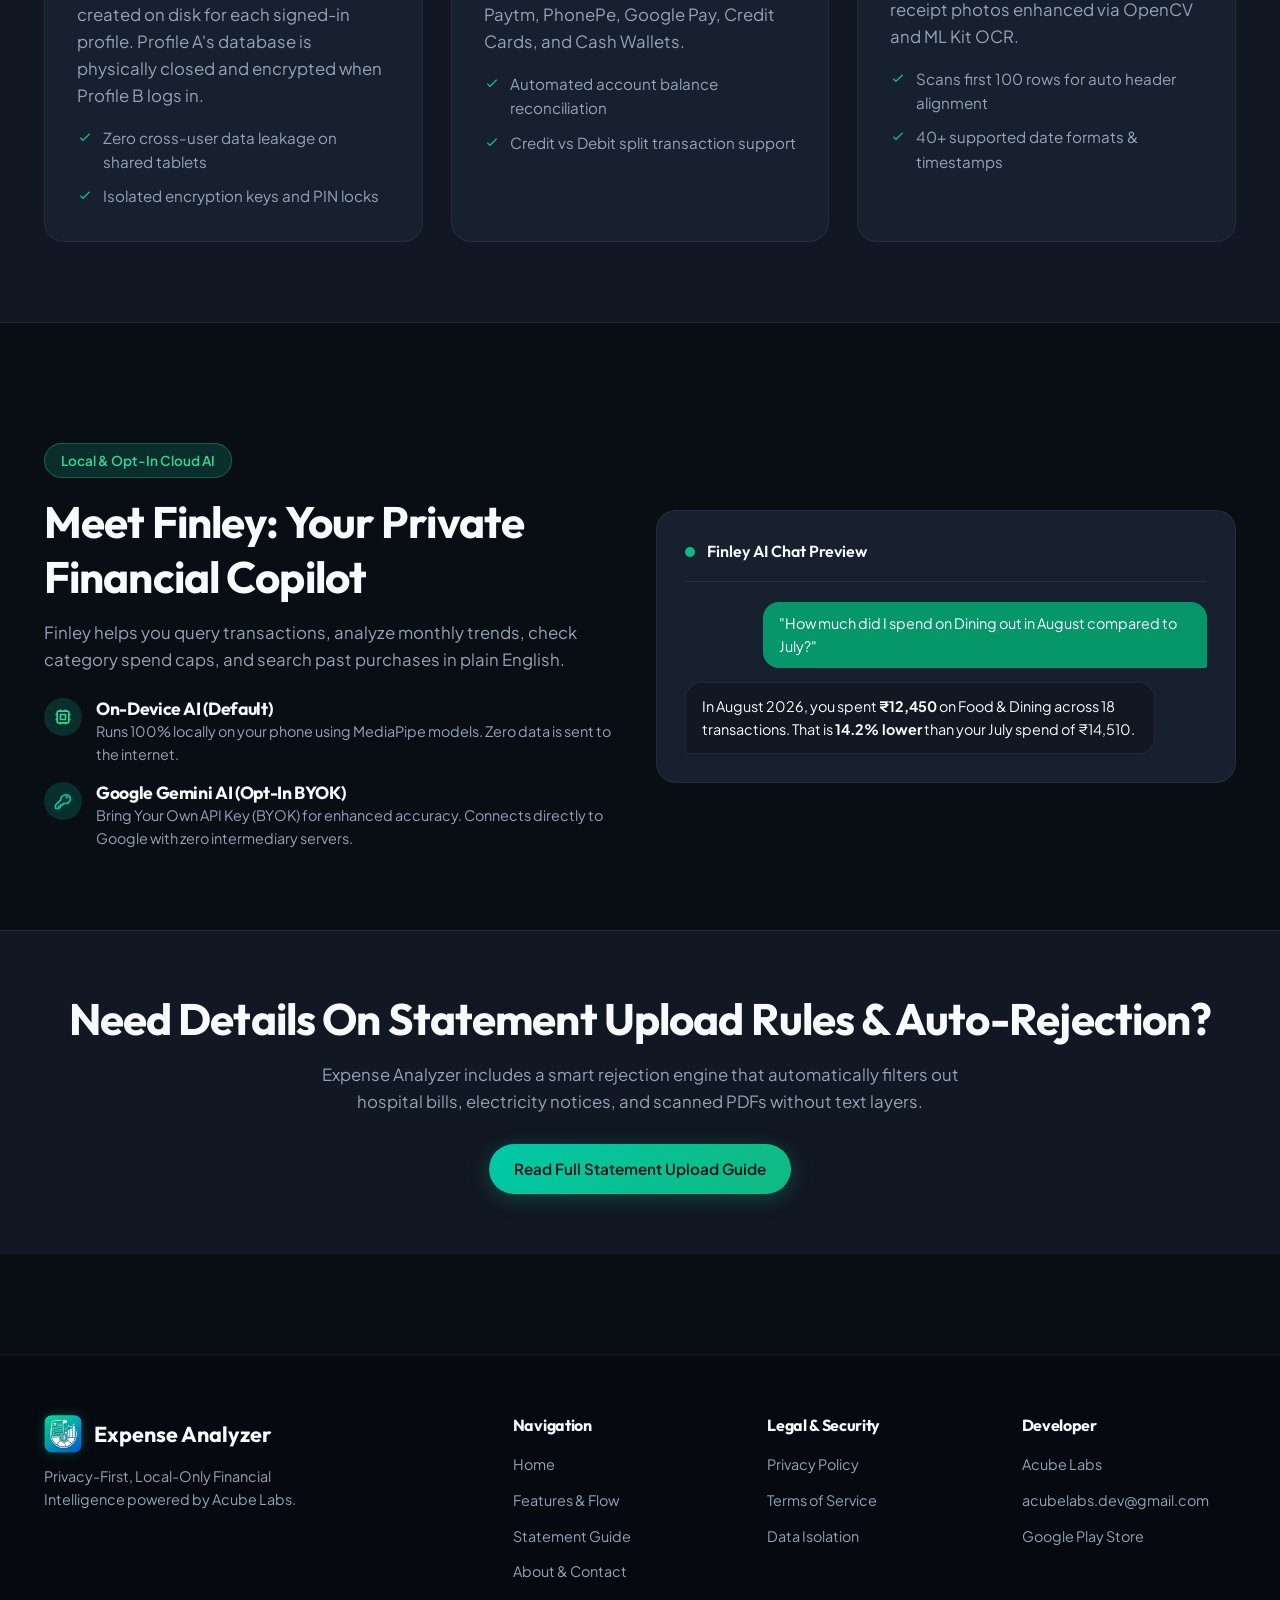
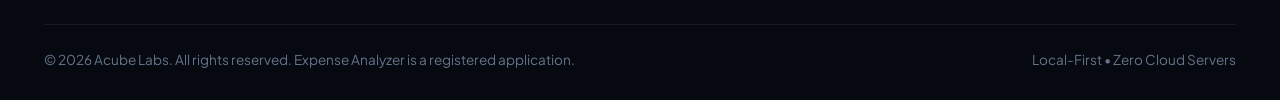
==== commit 98f3713b: "Remove Learn More button, add preconnect font tags, and hardware accelerate navbar to prevent flicke" ====
--- a/docs/index.html
+++ b/docs/index.html
@@ -6,6 +6,9 @@
   <title>Expense Analyzer — Privacy-First Multi-Tenant Financial Intelligence</title>
   <meta name="description" content="Local-first personal finance app with physical multi-tenant isolation, multi-bank statement parsing, multi-document support, and on-device AI assistant.">
   <link rel="icon" type="image/png" href="assets/images/logo.png">
+  <link rel="preconnect" href="https://fonts.googleapis.com">
+  <link rel="preconnect" href="https://fonts.gstatic.com" crossorigin>
+  <link href="https://fonts.googleapis.com/css2?family=Outfit:wght@400;500;600;700;800&family=Plus+Jakarta+Sans:wght@300;400;500;600;700;800&display=swap" rel="stylesheet">
   <link rel="stylesheet" href="css/styles.css">
 </head>
 <body>
@@ -32,7 +35,6 @@
       </nav>
 
       <div class="nav-cta">
-        <a href="features.html" class="btn btn-secondary">Learn More</a>
         <a href="https://play.google.com/store/apps/details?id=com.acubelabs.expenseanalyzer" target="_blank" rel="noopener" class="btn btn-primary">Get App</a>
       </div>
 
@@ -41,7 +43,7 @@
       </button>
     </div>
 
-    <!-- Mobile Drawer Nav -->
+    <!-- Mobile Drawer Nav (Strictly hidden on Desktop) -->
     <div class="mobile-nav">
       <a href="index.html" class="nav-link active">Home</a>
       <a href="features.html" class="nav-link">Features & Flow</a>
@@ -49,7 +51,7 @@
       <a href="privacy.html" class="nav-link">Privacy Policy</a>
       <a href="terms.html" class="nav-link">Terms of Service</a>
       <a href="contact.html" class="nav-link">About & Contact</a>
-      <a href="https://play.google.com/store/apps/details?id=com.acubelabs.expenseanalyzer" target="_blank" rel="noopener" class="btn btn-primary" style="margin-top: 12px; width: 100%;">Get App on Play Store</a>
+      <a href="https://play.google.com/store/apps/details?id=com.acubelabs.expenseanalyzer" target="_blank" rel="noopener" class="btn btn-primary" style="margin-top: 8px;">Get App on Play Store</a>
     </div>
   </header>
 
--- a/docs/css/styles.css
+++ b/docs/css/styles.css
@@ -200,9 +200,9 @@
   gap: 16px;
 }
 
-/* Mobile Nav Drawer - Hidden by default on Desktop */
+/* Mobile Nav Drawer - Strictly Hidden by default on Desktop */
 .mobile-nav {
-  display: none;
+  display: none !important;
 }
 
 .mobile-toggle {
@@ -791,15 +791,17 @@
 /* Tablet & Mobile Screens (<= 900px) */
 @media (max-width: 900px) {
   .nav-links, .nav-cta {
-    display: none;
+    display: none !important;
   }
 
   .mobile-toggle {
     display: block;
   }
 
-  .mobile-nav {
-    display: none;
+  .mobile-nav.open {
+    display: flex !important;
+    flex-direction: column;
+    gap: 16px;
     position: absolute;
     top: 100%;
     left: 0;
@@ -812,12 +814,6 @@
     z-index: 99;
   }
 
-  .mobile-nav.open {
-    display: flex;
-    flex-direction: column;
-    gap: 16px;
-  }
-
   .grid-2, .grid-3 {
     grid-template-columns: 1fr;
   }
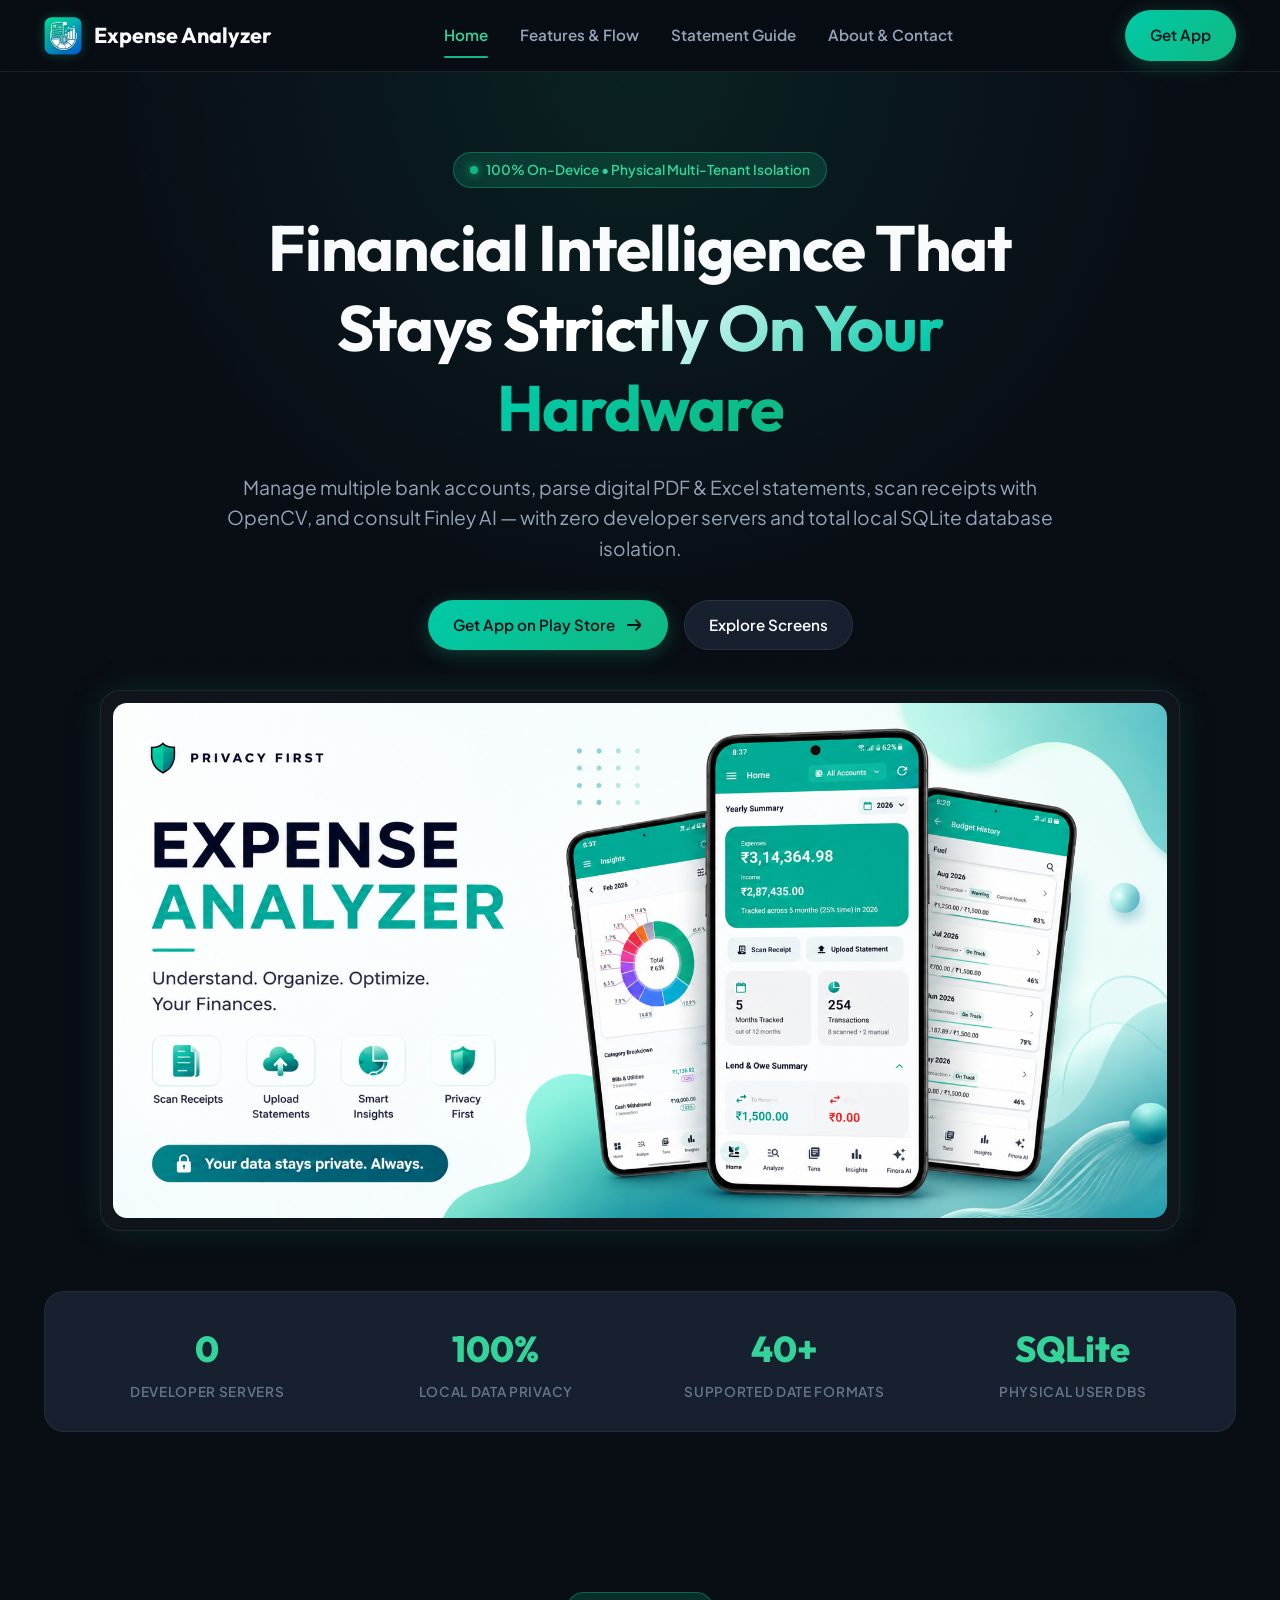
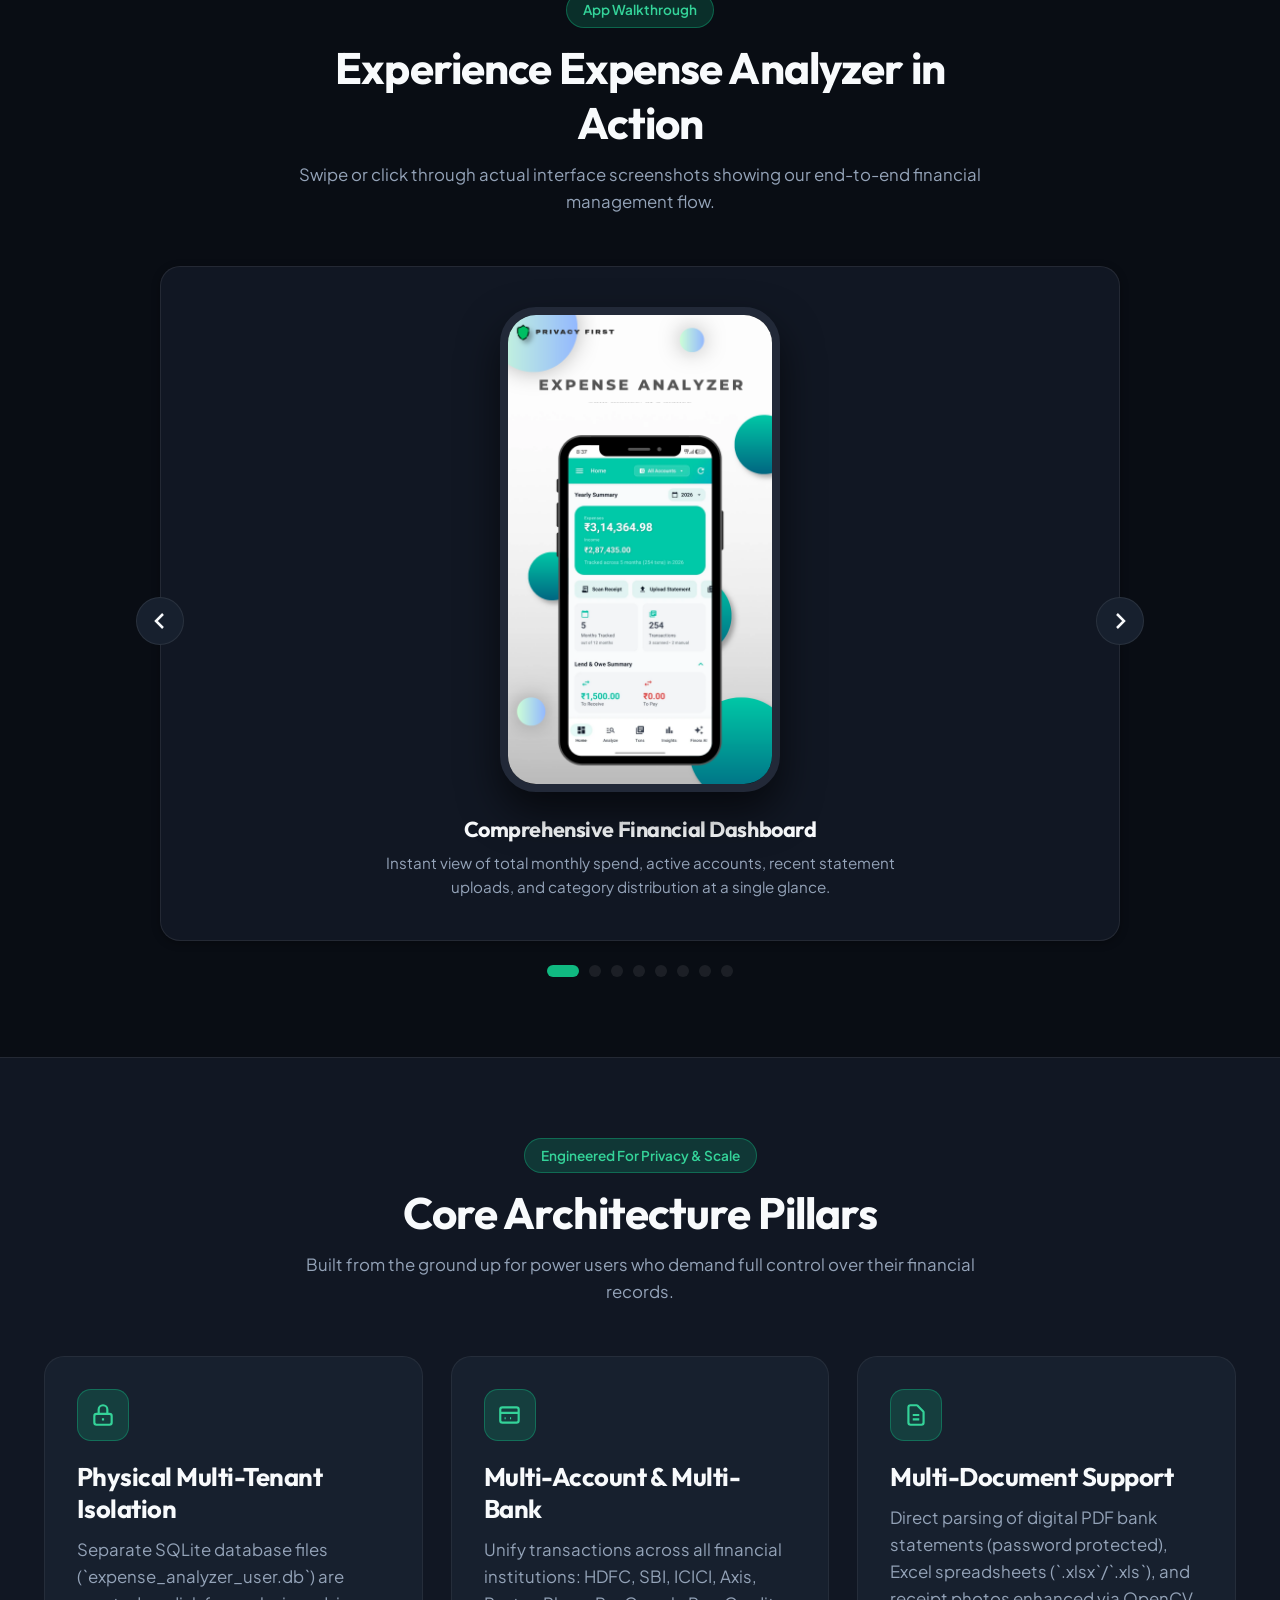
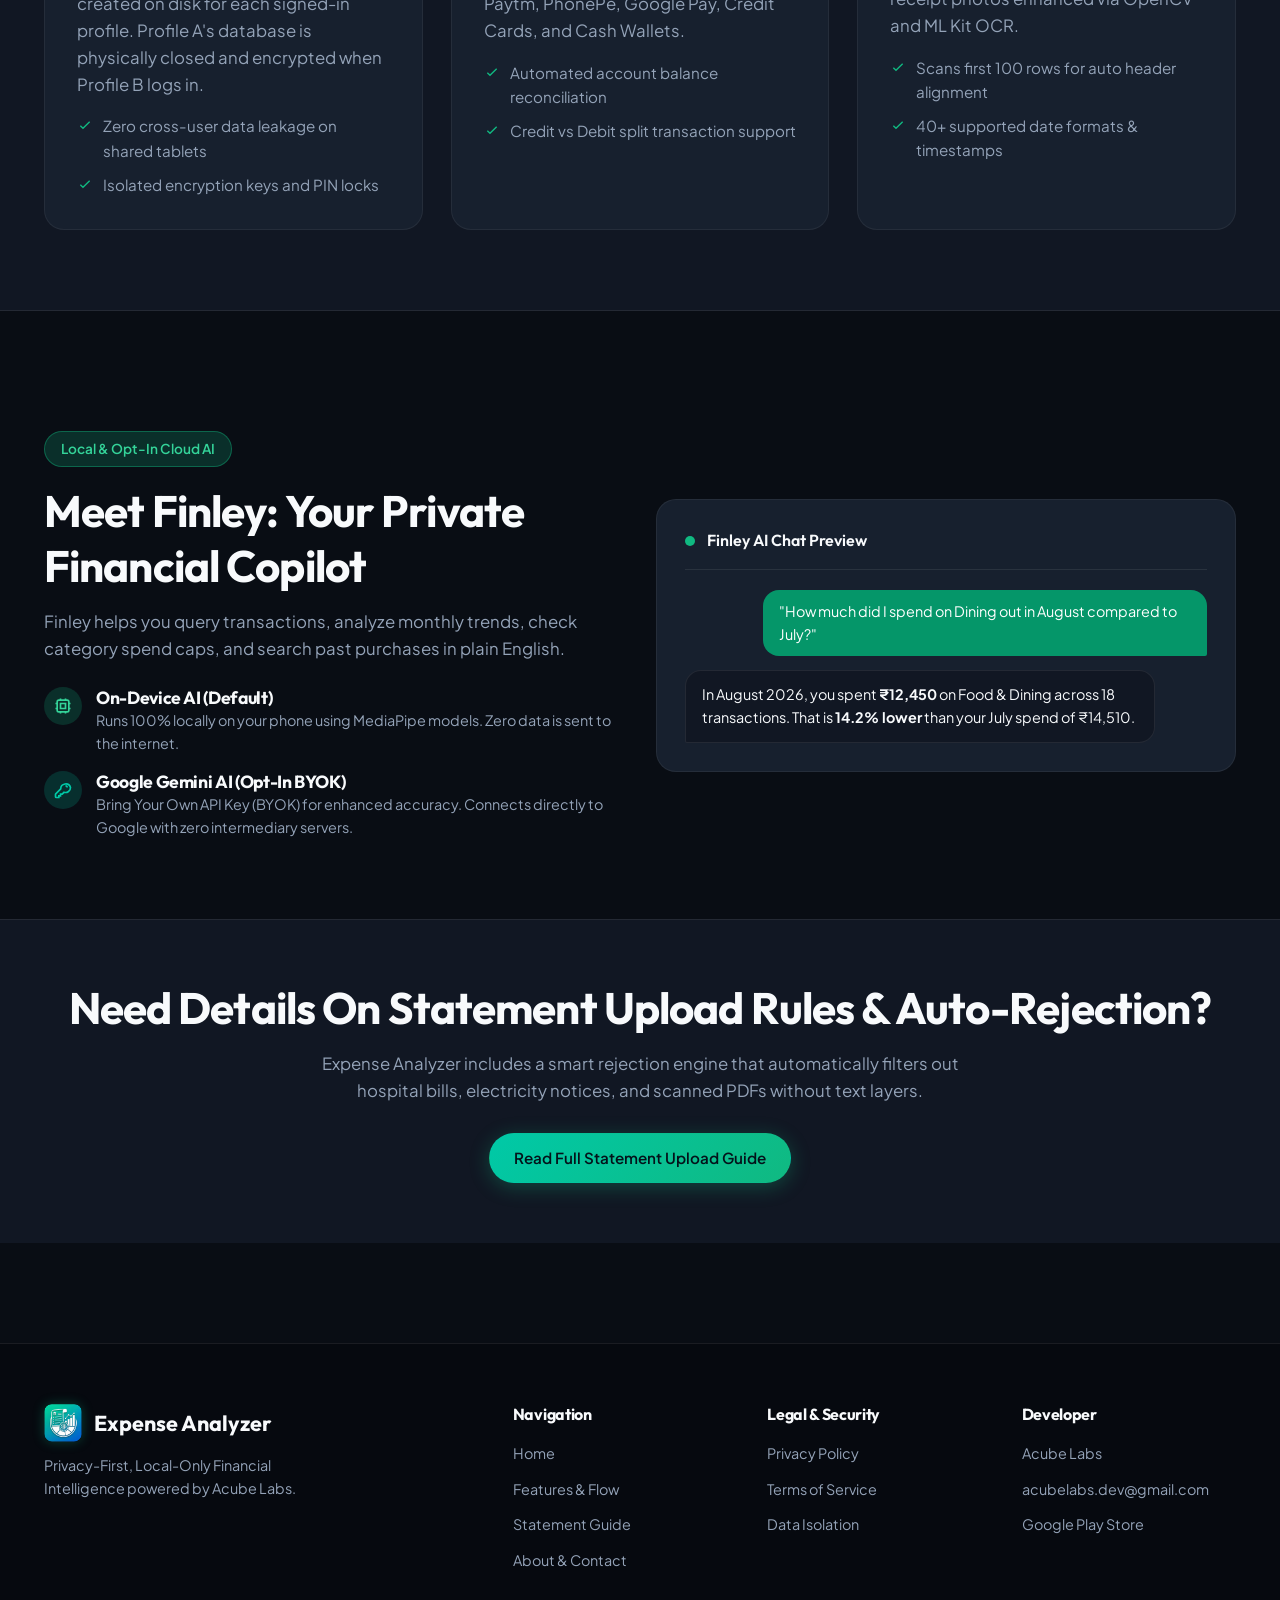
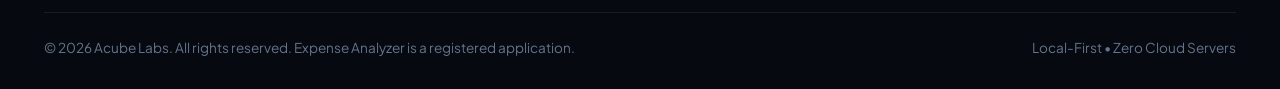
==== commit c4a5a6ec: "Add zero-flicker instant preloader screen and preload font links" ====
--- a/docs/index.html
+++ b/docs/index.html
@@ -8,10 +8,59 @@
   <link rel="icon" type="image/png" href="assets/images/logo.png">
   <link rel="preconnect" href="https://fonts.googleapis.com">
   <link rel="preconnect" href="https://fonts.gstatic.com" crossorigin>
+  <link rel="preload" href="https://fonts.googleapis.com/css2?family=Outfit:wght@400;500;600;700;800&family=Plus+Jakarta+Sans:wght@300;400;500;600;700;800&display=swap" as="style">
   <link href="https://fonts.googleapis.com/css2?family=Outfit:wght@400;500;600;700;800&family=Plus+Jakarta+Sans:wght@300;400;500;600;700;800&display=swap" rel="stylesheet">
+  <style>
+    /* Preloader Instant Style */
+    #app-preloader {
+      position: fixed;
+      inset: 0;
+      background-color: #090D14;
+      z-index: 99999;
+      display: flex;
+      flex-direction: column;
+      align-items: center;
+      justify-content: center;
+      gap: 16px;
+      transition: opacity 0.3s ease, visibility 0.3s ease;
+    }
+    #app-preloader.loaded {
+      opacity: 0;
+      visibility: hidden;
+      pointer-events: none;
+    }
+    .preloader-logo {
+      width: 48px;
+      height: 48px;
+      border-radius: 10px;
+      box-shadow: 0 0 20px rgba(16, 185, 129, 0.4);
+      animation: preloader-pulse 1.5s ease-in-out infinite;
+    }
+    .preloader-spinner {
+      width: 24px;
+      height: 24px;
+      border: 3px solid rgba(16, 185, 129, 0.2);
+      border-top-color: #10B981;
+      border-radius: 50%;
+      animation: preloader-spin 0.8s linear infinite;
+    }
+    @keyframes preloader-spin {
+      to { transform: rotate(360deg); }
+    }
+    @keyframes preloader-pulse {
+      0%, 100% { transform: scale(1); opacity: 0.9; }
+      50% { transform: scale(1.08); opacity: 1; }
+    }
+  </style>
   <link rel="stylesheet" href="css/styles.css">
 </head>
 <body>
+
+  <!-- Instant Preloader Screen -->
+  <div id="app-preloader">
+    <img src="assets/images/logo.png" alt="Expense Analyzer" class="preloader-logo">
+    <div class="preloader-spinner"></div>
+  </div>
 
   <!-- Ambient Backdrop -->
   <div class="ambient-glow"></div>
--- a/docs/css/styles.css
+++ b/docs/css/styles.css
@@ -3,8 +3,6 @@
    Color Palette: Emerald (#10B981), Logo Teal (#00C9A7), Navy/Obsidian Slate
    Fonts: Plus Jakarta Sans & Outfit
    ========================================================================== */
-
-@import url('https://fonts.googleapis.com/css2?family=Outfit:wght@400;500;600;700;800&family=Plus+Jakarta+Sans:wght@300;400;500;600;700;800&display=swap');
 
 :root {
   --bg-dark: #090D14;
@@ -45,7 +43,7 @@
 
   --shadow-sm: 0 2px 8px rgba(0, 0, 0, 0.3);
   --shadow-glow: 0 0 35px rgba(16, 185, 129, 0.15);
-  --transition: all 0.25s cubic-bezier(0.16, 1, 0.3, 1);
+  --transition: color 0.15s ease, background-color 0.15s ease, border-color 0.15s ease, transform 0.2s ease;
 }
 
 /* Base Resets */
@@ -58,6 +56,7 @@
 html {
   scroll-behavior: smooth;
   font-size: 16px;
+  background-color: var(--bg-dark);
 }
 
 body {
@@ -137,22 +136,28 @@
   -webkit-text-fill-color: transparent;
 }
 
-/* Navbar */
+/* Navbar - Fixed 72px height to prevent layout shifts */
 .navbar {
   position: sticky;
   top: 0;
   width: 100%;
-  background: rgba(9, 13, 20, 0.92);
+  height: 72px;
+  background: #090D14;
+  background: rgba(9, 13, 20, 0.95);
   backdrop-filter: blur(16px);
+  -webkit-backdrop-filter: blur(16px);
   border-bottom: 1px solid var(--border-subtle);
   z-index: 100;
-  padding: 16px 0;
+  display: flex;
+  align-items: center;
+  contain: layout style;
 }
 
 .nav-container {
   display: flex;
   align-items: center;
   justify-content: space-between;
+  height: 100%;
 }
 
 .brand {
@@ -163,6 +168,7 @@
   font-size: 1.35rem;
   font-weight: 700;
   color: var(--text-main);
+  height: 38px;
 }
 
 .brand-logo {
@@ -177,12 +183,18 @@
   align-items: center;
   gap: 32px;
   list-style: none;
-}
-
+  height: 100%;
+}
+
+/* Fixed font-weight: 600 across all links to prevent width jumps on active state */
 .nav-link {
   color: var(--text-muted);
-  font-weight: 500;
+  font-weight: 600;
   font-size: 0.95rem;
+  transition: color 0.15s ease;
+  position: relative;
+  display: inline-block;
+  padding: 4px 0;
 }
 
 .nav-link:hover, .nav-link.active {
@@ -191,7 +203,17 @@
 
 .nav-link.active {
   color: var(--emerald-light);
-  font-weight: 600;
+}
+
+.nav-link.active::after {
+  content: '';
+  position: absolute;
+  bottom: -6px;
+  left: 0;
+  width: 100%;
+  height: 2px;
+  background: var(--emerald);
+  border-radius: var(--radius-full);
 }
 
 .nav-cta {
@@ -803,7 +825,7 @@
     flex-direction: column;
     gap: 16px;
     position: absolute;
-    top: 100%;
+    top: 72px;
     left: 0;
     width: 100%;
     background: rgba(17, 23, 35, 0.98);
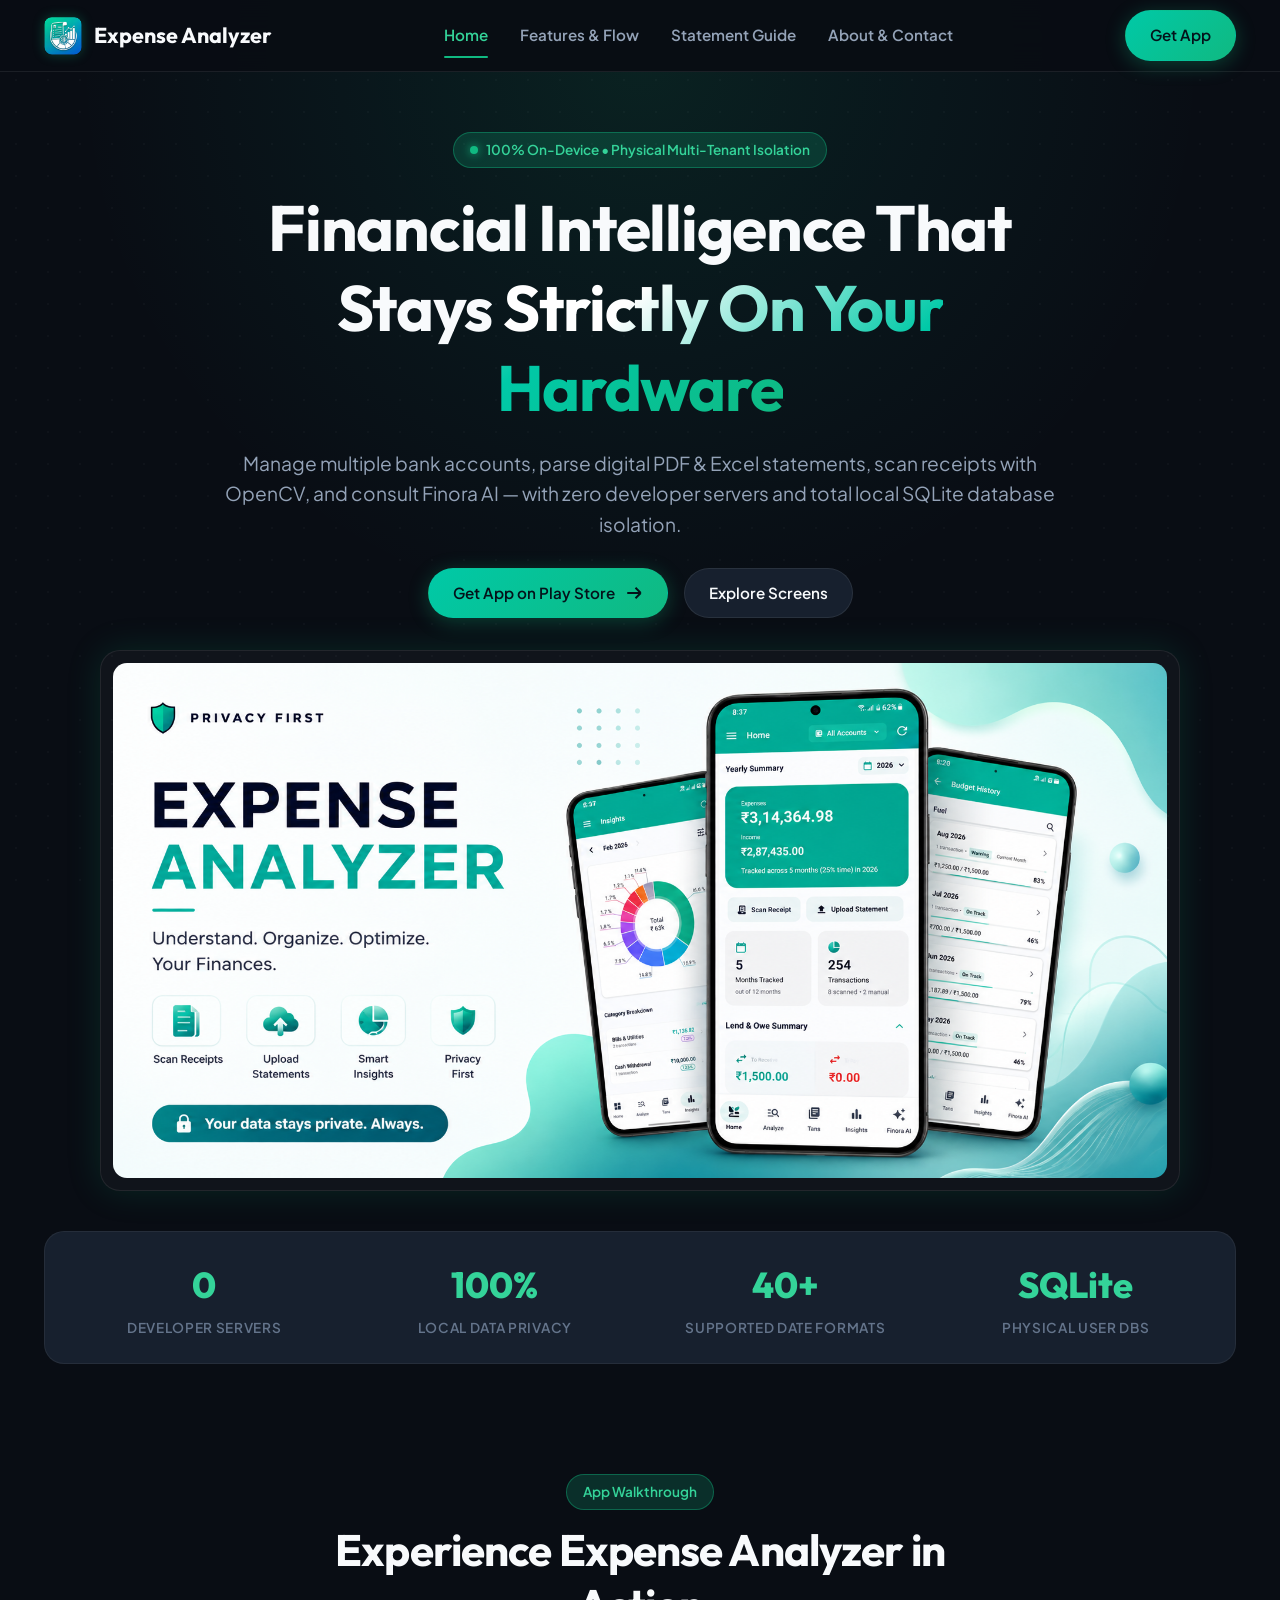
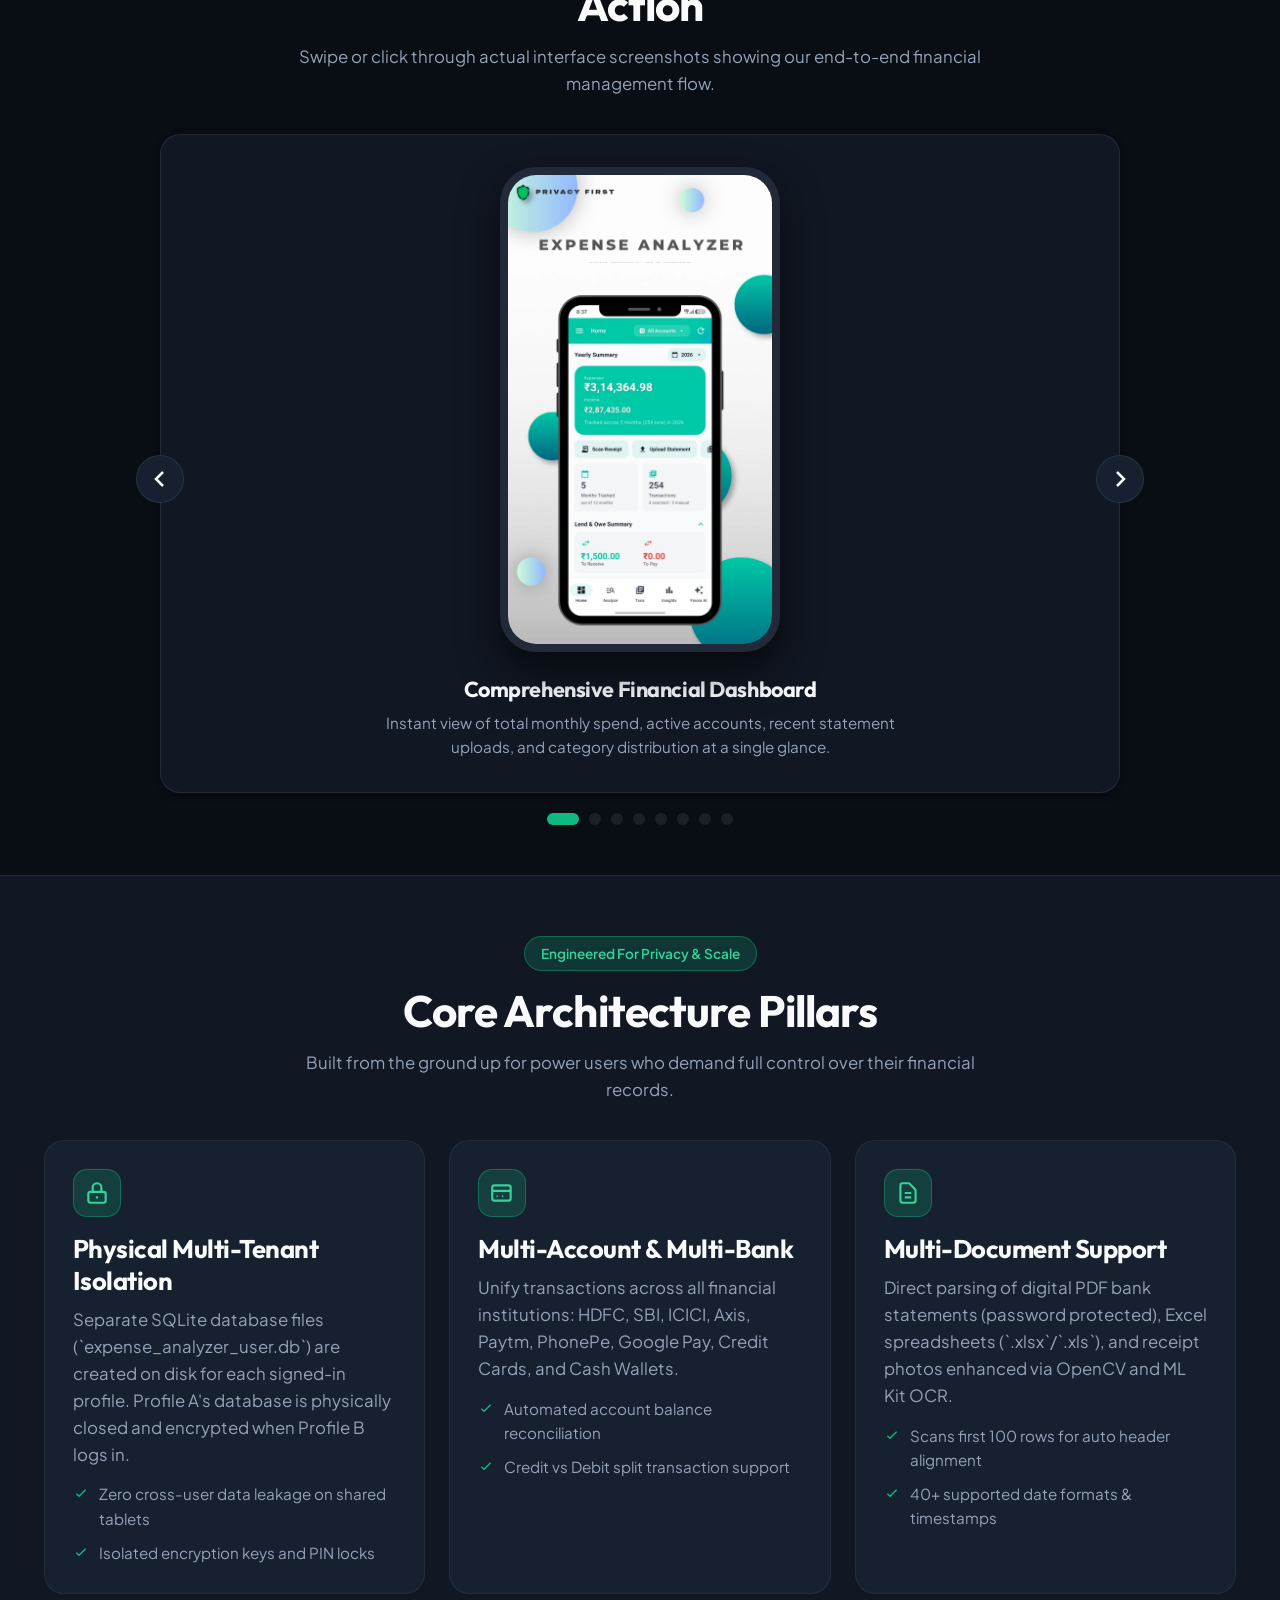
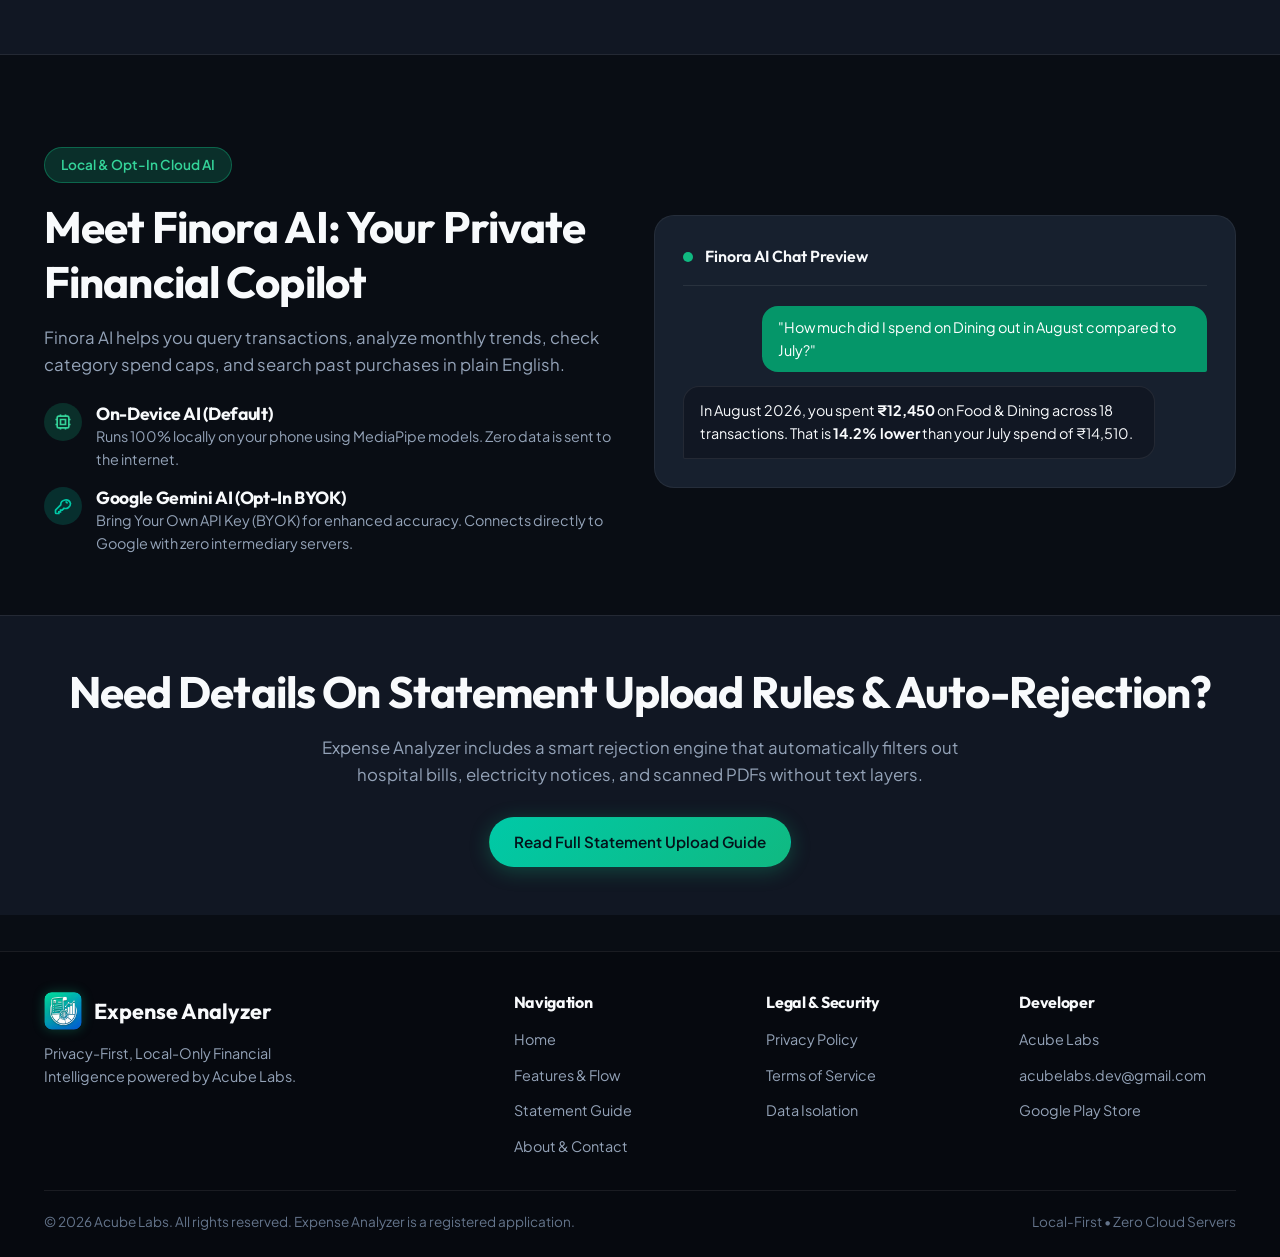
==== commit f3c8d716: "Update Finora AI branding everywhere, reduce bottom footer gap, and ensure all changes are synced" ====
--- a/docs/index.html
+++ b/docs/index.html
@@ -114,7 +114,7 @@
         </div>
         <h1>Financial Intelligence That Stays <span class="gradient-text">Strictly On Your Hardware</span></h1>
         <p class="hero-subtitle">
-          Manage multiple bank accounts, parse digital PDF & Excel statements, scan receipts with OpenCV, and consult Finley AI — with zero developer servers and total local SQLite database isolation.
+          Manage multiple bank accounts, parse digital PDF & Excel statements, scan receipts with OpenCV, and consult Finora AI — with zero developer servers and total local SQLite database isolation.
         </p>
         <div class="hero-actions">
           <a href="https://play.google.com/store/apps/details?id=com.acubelabs.expenseanalyzer" target="_blank" rel="noopener" class="btn btn-primary">
@@ -207,10 +207,10 @@
             <!-- Slide 4 -->
             <div class="carousel-slide">
               <div class="phone-mockup">
-                <img src="assets/images/ss/SS_4.png" alt="Finley AI Assistant">
-              </div>
-              <div class="slide-caption">
-                <h4>Finley AI Financial Assistant</h4>
+                <img src="assets/images/ss/SS_4.png" alt="Finora AI Assistant">
+              </div>
+              <div class="slide-caption">
+                <h4>Finora AI Financial Assistant</h4>
                 <p>Ask natural language questions about spending trends using local MediaPipe models or opt-in Google Gemini with Bring-Your-Own-Key.</p>
               </div>
             </div>
@@ -272,7 +272,7 @@
   </section>
 
   <!-- Core Architectural Pillars -->
-  <section style="padding: 80px 0; background: var(--bg-surface); border-top: 1px solid var(--border-subtle); border-bottom: 1px solid var(--border-subtle);">
+  <section style="padding: 60px 0; background: var(--bg-surface); border-top: 1px solid var(--border-subtle); border-bottom: 1px solid var(--border-subtle);">
     <div class="container">
       <div class="section-header">
         <div class="badge">Engineered For Privacy & Scale</div>
@@ -325,15 +325,15 @@
     </div>
   </section>
 
-  <!-- Finley AI Section -->
-  <section style="padding: 80px 0;">
+  <!-- Finora AI Section -->
+  <section style="padding: 60px 0;">
     <div class="container">
       <div class="grid-2" style="align-items: center;">
         <div>
           <div class="badge" style="margin-bottom: 16px;">Local & Opt-In Cloud AI</div>
-          <h2>Meet Finley: Your Private Financial Copilot</h2>
+          <h2>Meet Finora AI: Your Private Financial Copilot</h2>
           <p style="margin-top: 16px;">
-            Finley helps you query transactions, analyze monthly trends, check category spend caps, and search past purchases in plain English.
+            Finora AI helps you query transactions, analyze monthly trends, check category spend caps, and search past purchases in plain English.
           </p>
           <div style="margin-top: 24px; display: flex; flex-direction: column; gap: 16px;">
             <div style="display: flex; gap: 14px;">
@@ -361,7 +361,7 @@
         <div style="background: var(--bg-card); border: 1px solid var(--border-card); border-radius: var(--radius-lg); padding: 28px;">
           <div style="display: flex; align-items: center; gap: 12px; border-bottom: 1px solid var(--border-subtle); padding-bottom: 16px; margin-bottom: 20px;">
             <div style="width: 10px; height: 10px; border-radius: 50%; background: var(--emerald);"></div>
-            <span style="font-weight: 600; font-family: var(--font-heading); color: var(--text-main);">Finley AI Chat Preview</span>
+            <span style="font-weight: 600; font-family: var(--font-heading); color: var(--text-main);">Finora AI Chat Preview</span>
           </div>
 
           <div style="display: flex; flex-direction: column; gap: 14px; font-size: 0.9rem;">
@@ -378,7 +378,7 @@
   </section>
 
   <!-- Statement Guide Callout -->
-  <section style="padding: 60px 0; background: var(--bg-surface); border-top: 1px solid var(--border-subtle);">
+  <section style="padding: 48px 0; background: var(--bg-surface); border-top: 1px solid var(--border-subtle);">
     <div class="container" style="text-align: center;">
       <h2>Need Details On Statement Upload Rules & Auto-Rejection?</h2>
       <p style="margin: 16px auto 28px; max-width: 640px;">
--- a/docs/css/styles.css
+++ b/docs/css/styles.css
@@ -303,19 +303,19 @@
 
 /* Hero Section */
 .hero {
-  padding: 80px 0 60px;
+  padding: 60px 0 40px;
   text-align: center;
   position: relative;
 }
 
 .hero-content {
   max-width: 860px;
-  margin: 0 auto 40px;
+  margin: 0 auto 32px;
 }
 
 .hero-subtitle {
   font-size: 1.2rem;
-  margin: 24px 0 36px;
+  margin: 20px 0 28px;
   color: var(--text-muted);
 }
 
@@ -330,7 +330,7 @@
 .hero-banner-wrap {
   position: relative;
   max-width: 1080px;
-  margin: 40px auto 0;
+  margin: 32px auto 0;
   border-radius: var(--radius-lg);
   padding: 12px;
   background: rgba(255, 255, 255, 0.03);
@@ -350,8 +350,8 @@
   display: grid;
   grid-template-columns: repeat(auto-fit, minmax(180px, 1fr));
   gap: 20px;
-  margin: 60px 0 20px;
-  padding: 28px;
+  margin: 40px 0 20px;
+  padding: 24px;
   background: var(--bg-card);
   border: 1px solid var(--border-card);
   border-radius: var(--radius-lg);
@@ -379,14 +379,14 @@
 
 /* Carousel Section */
 .carousel-section {
-  padding: 80px 0;
+  padding: 50px 0;
   position: relative;
 }
 
 .section-header {
   text-align: center;
   max-width: 720px;
-  margin: 0 auto 50px;
+  margin: 0 auto 36px;
 }
 
 .section-header p {
@@ -404,7 +404,7 @@
   border-radius: var(--radius-lg);
   background: var(--bg-surface);
   border: 1px solid var(--border-subtle);
-  padding: 40px 20px;
+  padding: 32px 20px;
   box-shadow: var(--shadow-sm);
 }
 
@@ -486,7 +486,7 @@
   display: flex;
   justify-content: center;
   gap: 10px;
-  margin-top: 24px;
+  margin-top: 20px;
 }
 
 .indicator {
@@ -508,22 +508,22 @@
 .grid-3 {
   display: grid;
   grid-template-columns: repeat(auto-fit, minmax(300px, 1fr));
-  gap: 28px;
-  margin-top: 40px;
+  gap: 24px;
+  margin-top: 32px;
 }
 
 .grid-2 {
   display: grid;
   grid-template-columns: repeat(auto-fit, minmax(380px, 1fr));
-  gap: 32px;
-  margin-top: 40px;
+  gap: 28px;
+  margin-top: 32px;
 }
 
 .card {
   background: var(--bg-card);
   border: 1px solid var(--border-card);
   border-radius: var(--radius-lg);
-  padding: 32px;
+  padding: 28px;
   transition: var(--transition);
   position: relative;
   overflow: hidden;
@@ -536,8 +536,8 @@
 }
 
 .card-icon {
-  width: 52px;
-  height: 52px;
+  width: 48px;
+  height: 48px;
   border-radius: var(--radius-md);
   background: var(--emerald-glow);
   border: 1px solid var(--border-active);
@@ -545,16 +545,16 @@
   align-items: center;
   justify-content: center;
   color: var(--emerald-light);
-  margin-bottom: 20px;
+  margin-bottom: 16px;
 }
 
 .card h3 {
-  margin-bottom: 12px;
+  margin-bottom: 10px;
 }
 
 .card-list {
   list-style: none;
-  margin-top: 16px;
+  margin-top: 14px;
   display: flex;
   flex-direction: column;
   gap: 10px;
@@ -576,7 +576,7 @@
 
 /* Tabbed Container (Statement Guide) */
 .tab-container {
-  margin-top: 40px;
+  margin-top: 28px;
 }
 
 .tab-nav {
@@ -613,7 +613,7 @@
 
 .tab-content {
   display: none;
-  padding: 32px 0;
+  padding: 24px 0 8px;
 }
 
 .tab-content.active {
@@ -663,7 +663,7 @@
   flex-direction: column;
   gap: 16px;
   max-width: 840px;
-  margin: 40px auto 0;
+  margin: 32px auto 0;
 }
 
 .faq-item {
@@ -712,7 +712,7 @@
   background: var(--bg-card);
   border: 1px solid var(--border-card);
   border-radius: var(--radius-lg);
-  padding: 40px;
+  padding: 32px;
   max-width: 680px;
   margin: 0 auto;
 }
@@ -751,19 +751,19 @@
   min-height: 120px;
 }
 
-/* Footer */
+/* Footer - Balanced 32px top gap and clean padding */
 .footer {
   background: #06090F;
   border-top: 1px solid var(--border-subtle);
-  padding: 60px 0 30px;
-  margin-top: 100px;
+  padding: 40px 0 24px;
+  margin-top: 36px;
 }
 
 .footer-grid {
   display: grid;
   grid-template-columns: 2fr repeat(3, 1fr);
-  gap: 40px;
-  margin-bottom: 40px;
+  gap: 36px;
+  margin-bottom: 32px;
 }
 
 .footer-brand p {
@@ -775,7 +775,7 @@
 .footer-title {
   font-size: 1rem;
   color: var(--text-main);
-  margin-bottom: 16px;
+  margin-bottom: 14px;
 }
 
 .footer-links {
@@ -796,7 +796,7 @@
 
 .footer-bottom {
   border-top: 1px solid var(--border-subtle);
-  padding-top: 24px;
+  padding-top: 20px;
   display: flex;
   align-items: center;
   justify-content: space-between;
@@ -845,7 +845,7 @@
   }
 
   .hero {
-    padding: 50px 0 40px;
+    padding: 40px 0 32px;
   }
 
   .hero-subtitle {
@@ -871,7 +871,7 @@
   .stats-bar {
     grid-template-columns: repeat(2, 1fr);
     gap: 16px;
-    padding: 20px 12px;
+    padding: 16px 12px;
   }
 
   .stat-value {
@@ -893,16 +893,16 @@
   }
 
   .card {
-    padding: 24px 20px;
+    padding: 20px 16px;
   }
 
   .contact-form {
-    padding: 24px 20px;
+    padding: 20px 16px;
   }
 
   .footer-grid {
     grid-template-columns: 1fr;
-    gap: 28px;
+    gap: 24px;
   }
 
   .footer-bottom {
